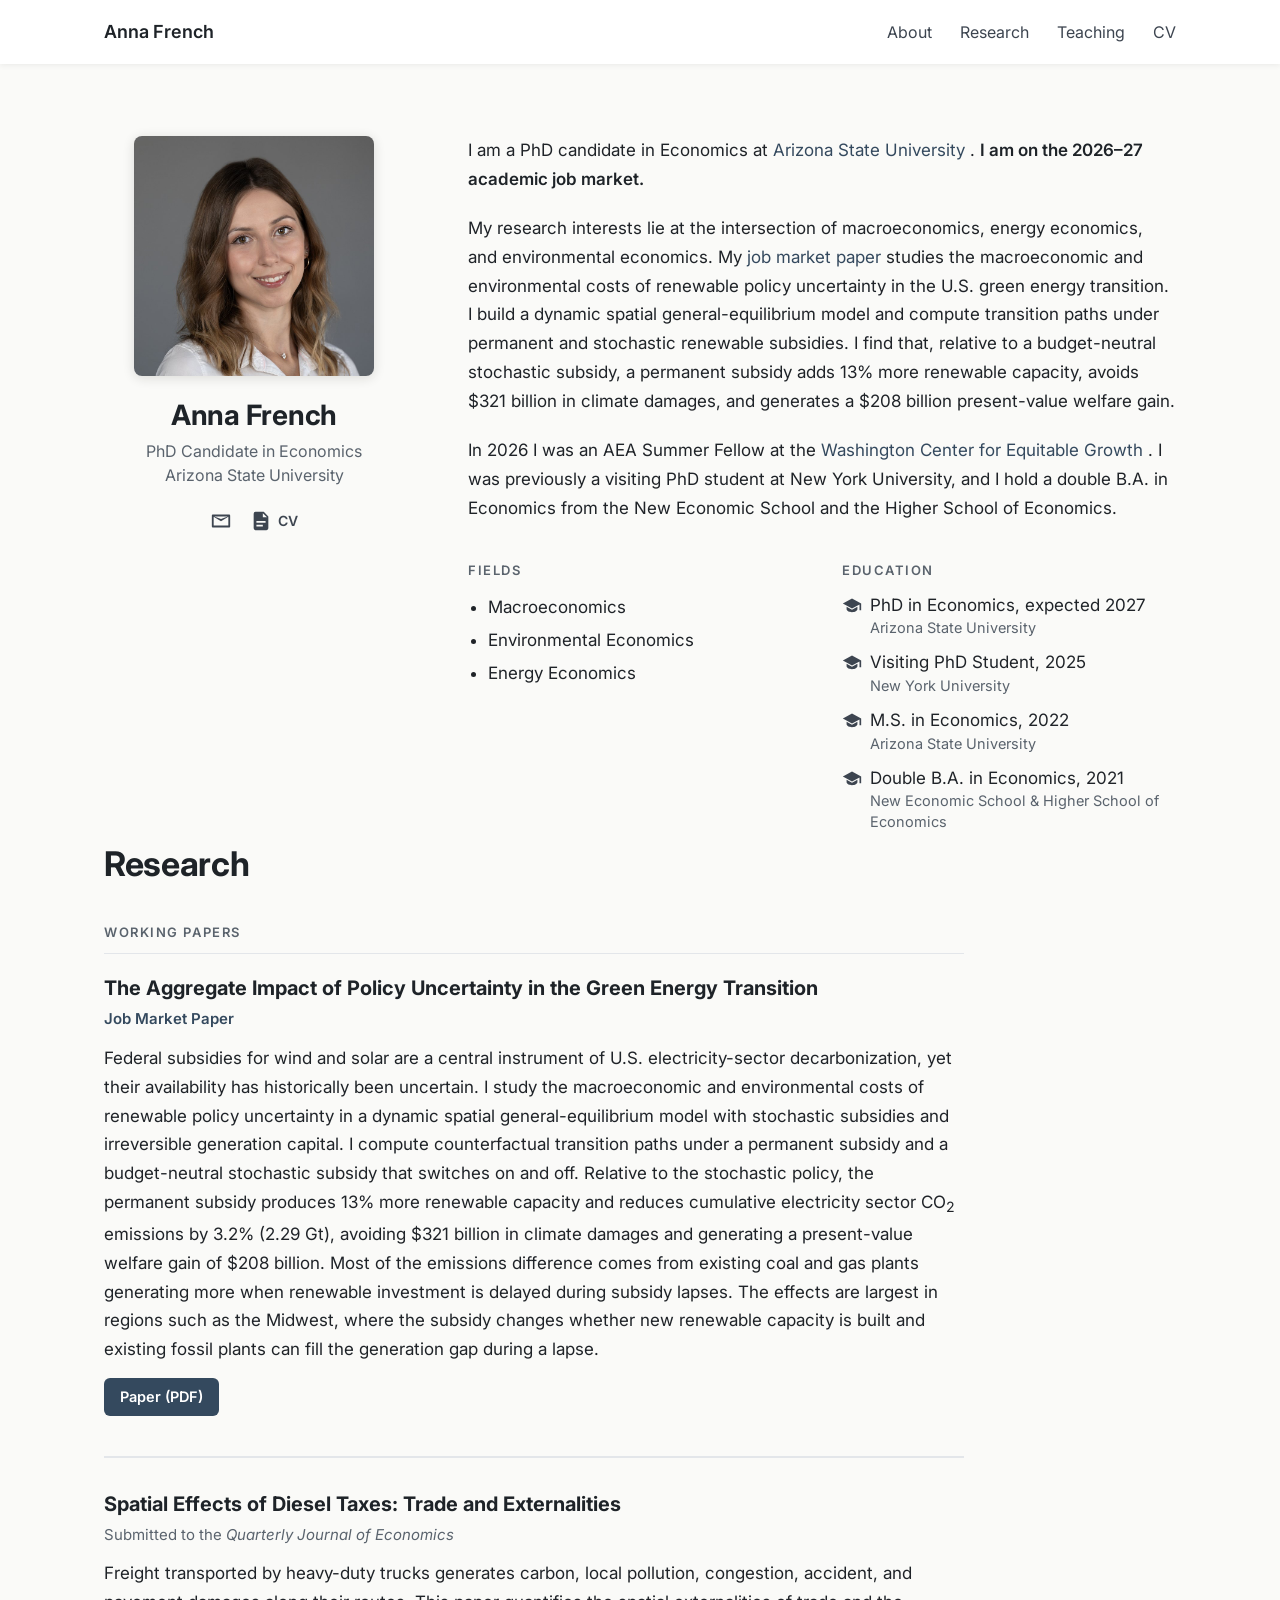
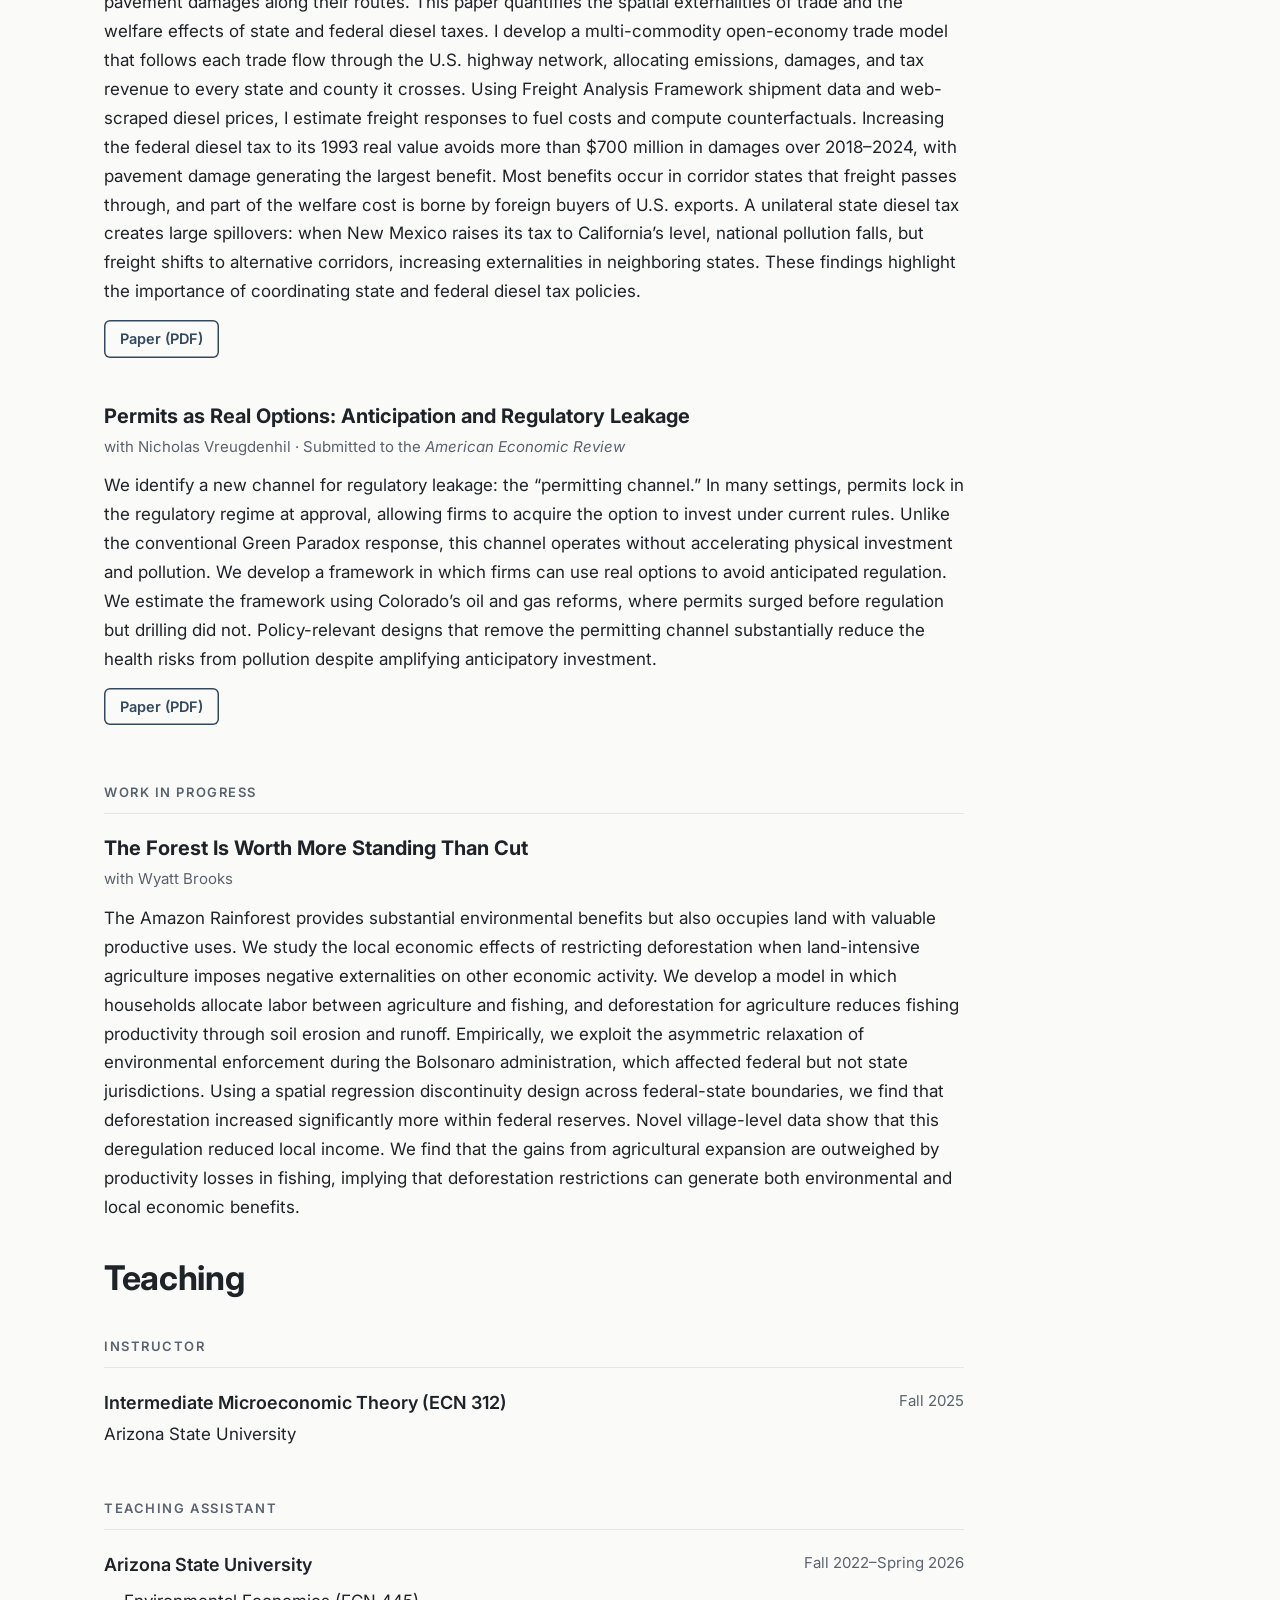
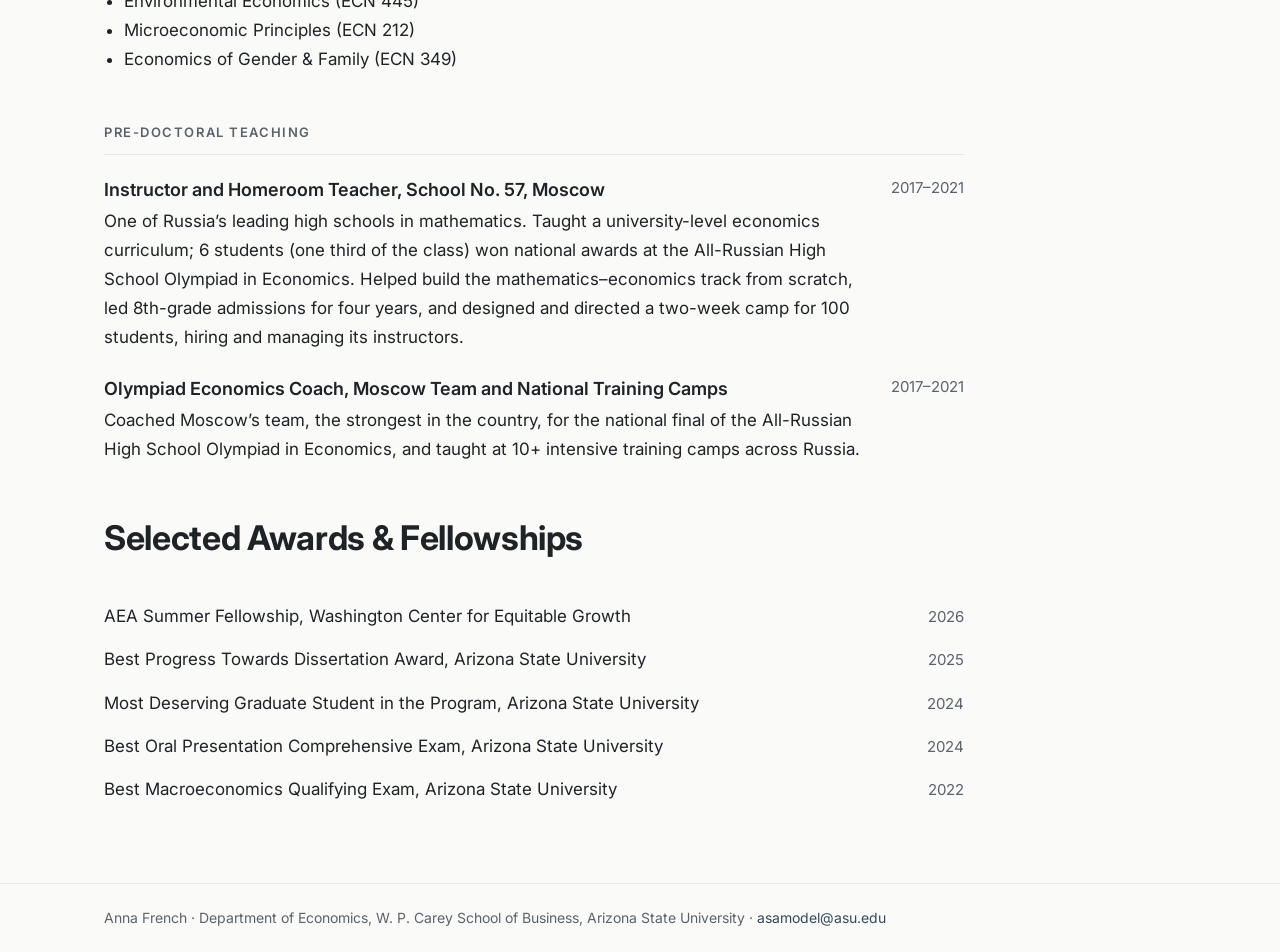
==== index.html @ 1117637d "Update index.html" ====
<!doctype html>
<html lang="en">

<head>
<meta charset="utf-8">
<meta name="viewport" content="width=device-width, initial-scale=1">

<title>Anna French | Economics, Arizona State University</title>

<meta name="description"
      content="Anna French is a PhD candidate in Economics at Arizona State University, on the 2026–27 academic job market. Research in macroeconomics, environmental economics, and energy economics.">

<meta property="og:title" content="Anna French">

<meta property="og:description"
      content="PhD Candidate in Economics at Arizona State University. On the 2026–27 academic job market.">

<meta property="og:image"
      content="https://www.annaafrench.com/anna-french.jpg">

<meta property="og:url"
      content="https://www.annaafrench.com/">

<link rel="icon" href="favicon.svg" type="image/svg+xml">

<link rel="preconnect" href="https://fonts.googleapis.com">
<link rel="preconnect" href="https://fonts.gstatic.com" crossorigin>

<link href="https://fonts.googleapis.com/css2?family=Inter:wght@400;500;600;700&display=swap"
      rel="stylesheet">

<link rel="stylesheet" href="style.css">
</head>


<body>


<header>

  <nav class="nav">

    <a class="brand" href="#about">Anna French</a>

    <ul>
      <li><a href="#about">About</a></li>
      <li><a href="#research">Research</a></li>
      <li><a href="#teaching">Teaching</a></li>
      <li><a href="CV_Anna_French.pdf">CV</a></li>
    </ul>

  </nav>

</header>


<main>


  <!-- =========================================================
       ABOUT
       ========================================================= -->

  <section class="hero" id="about">


    <div class="profile">

      <img src="anna-french.jpg" alt="Anna French">

      <h1>Anna French</h1>

      <p class="role">
        PhD Candidate in Economics<br>
        Arizona State University
      </p>


      <div class="links">

        <a href="mailto:asamodel@asu.edu"
           title="Email"
           aria-label="Email">

          <svg viewBox="0 0 24 24"
               fill="currentColor"
               aria-hidden="true">

            <path d="M3 5h18a1 1 0 0 1 1 1v12a1 1 0 0 1-1 1H3a1 1 0 0 1-1-1V6a1 1 0 0 1 1-1Zm9 7.2L4 7.3V17h16V7.3l-8 4.9Zm0-2.3L19.4 7H4.6L12 9.9Z"/>

          </svg>

        </a>


        <a href="CV_Anna_French.pdf" title="CV">

          <svg viewBox="0 0 24 24"
               fill="currentColor"
               aria-hidden="true">

            <path d="M6 2h9l5 5v13a2 2 0 0 1-2 2H6a2 2 0 0 1-2-2V4a2 2 0 0 1 2-2Zm8 1.5V8h4.5L14 3.5ZM7 12v2h10v-2H7Zm0 4v2h7v-2H7Z"/>

          </svg>

          CV

        </a>

      </div>

    </div>



    <div>


      <!-- BIO -->

      <div class="bio">

        <p>
          I am a PhD candidate in Economics at
          <a href="https://wpcarey.asu.edu/economics-degrees/doctoral">
            Arizona State University
          </a>.
          <strong>
            I am on the
            <span style="white-space:nowrap">2026–27</span>
            academic job market.
          </strong>
        </p>


<p>
  My research interests lie at the intersection of macroeconomics,
  energy economics, and environmental economics. My
  <a href="#jmp">job market paper</a> studies the macroeconomic and
  environmental costs of renewable policy uncertainty in the U.S.
  green energy transition. I build a dynamic spatial general-equilibrium model and compute transition paths under permanent and stochastic renewable subsidies. I find that, relative to a budget-neutral stochastic subsidy, a permanent subsidy adds 13% more renewable capacity, avoids $321 billion in climate damages, and generates a $208 billion present-value welfare gain.
</p>


        <p>
          In 2026 I was an AEA Summer Fellow at the
          <a href="https://equitablegrowth.org/people/anna-french/">
            Washington Center for Equitable Growth
          </a>.
          I was previously a visiting PhD student at New York University,
          and I hold a double B.A. in Economics from the New Economic School
and the Higher School of Economics.
        </p>

      </div>



      <!-- FIELDS / EDUCATION -->

      <div class="meta">


        <div>

          <p class="label">Fields</p>

          <ul>
            <li>Macroeconomics</li>
            <li>Environmental Economics</li>
            <li>Energy Economics</li>
          </ul>

        </div>



        <div>

          <p class="label">Education</p>

          <ul class="edu">


            <li>

              <svg viewBox="0 0 24 24"
                   fill="currentColor"
                   aria-hidden="true">

                <path d="M12 3 1 9l11 6 9-4.9V17h2V9L12 3Zm-6.5 9.8V16c0 1.9 2.9 3.5 6.5 3.5s6.5-1.6 6.5-3.5v-3.2L12 16.4l-6.5-3.6Z"/>

              </svg>

              <span>
                PhD in Economics, expected 2027
                <small>Arizona State University</small>
              </span>

            </li>



            <li>

              <svg viewBox="0 0 24 24"
                   fill="currentColor"
                   aria-hidden="true">

                <path d="M12 3 1 9l11 6 9-4.9V17h2V9L12 3Zm-6.5 9.8V16c0 1.9 2.9 3.5 6.5 3.5s6.5-1.6 6.5-3.5v-3.2L12 16.4l-6.5-3.6Z"/>

              </svg>

              <span>
                Visiting PhD Student, 2025
                <small>New York University</small>
              </span>

            </li>



            <li>

              <svg viewBox="0 0 24 24"
                   fill="currentColor"
                   aria-hidden="true">

                <path d="M12 3 1 9l11 6 9-4.9V17h2V9L12 3Zm-6.5 9.8V16c0 1.9 2.9 3.5 6.5 3.5s6.5-1.6 6.5-3.5v-3.2L12 16.4l-6.5-3.6Z"/>

              </svg>

              <span>
                M.S. in Economics, 2022
                <small>Arizona State University</small>
              </span>

            </li>



            <li>

              <svg viewBox="0 0 24 24"
                   fill="currentColor"
                   aria-hidden="true">

                <path d="M12 3 1 9l11 6 9-4.9V17h2V9L12 3Zm-6.5 9.8V16c0 1.9 2.9 3.5 6.5 3.5s6.5-1.6 6.5-3.5v-3.2L12 16.4l-6.5-3.6Z"/>

              </svg>

              <span>
               Double B.A. in Economics, 2021
                <small>
                  New Economic School &amp; Higher School of Economics
                </small>
              </span>

            </li>


          </ul>

        </div>


      </div>


    </div>


  </section>



  <!-- =========================================================
       RESEARCH
       ========================================================= -->

  <section class="page" id="research">

    <h1>Research</h1>


    <h2 class="section">Working Papers</h2>


    <!-- JOB MARKET PAPER -->

<article class="paper jmp" id="jmp">

  <h3>
    The Aggregate Impact of Policy Uncertainty in the Green Energy Transition
  </h3>

  <p class="status">
    <span class="tag">Job Market Paper</span>
  </p>

<p class="abstract">
  Federal subsidies for wind and solar are a central instrument of U.S.
  electricity-sector decarbonization, yet their availability has historically
  been uncertain. I study the macroeconomic and environmental costs of renewable
  policy uncertainty in a dynamic spatial general-equilibrium model with
  stochastic subsidies and irreversible generation capital. I compute
  counterfactual transition paths under a permanent subsidy and a budget-neutral
  stochastic subsidy that switches on and off. Relative to the stochastic policy,
  the permanent subsidy produces 13% more renewable capacity and reduces cumulative
  electricity sector CO<sub>2</sub> emissions by 3.2% (2.29&nbsp;Gt), avoiding $321&nbsp;billion
  in climate damages and generating a present-value welfare gain of
  $208&nbsp;billion. Most of the emissions difference comes from existing coal
  and gas plants generating more when renewable investment is delayed during
  subsidy lapses. The effects are largest in regions such as the Midwest, where
  the subsidy changes whether new renewable capacity is built and existing fossil
  plants can fill the generation gap during a lapse.
</p>

  <a class="btn" href="French_JMP.pdf">
    Paper (PDF)
  </a>

</article>



    <!-- DIESEL PAPER -->

    <article class="paper">

      <h3>
        Spatial Effects of Diesel Taxes: Trade and Externalities
      </h3>

      <p class="status">
        Submitted to the <em>Quarterly Journal of Economics</em>
      </p>

      <p class="abstract">
        Freight transported by heavy-duty trucks generates carbon, local pollution,
        congestion, accident, and pavement damages along their routes. This paper
        quantifies the spatial externalities of trade and the welfare effects of state
        and federal diesel taxes. I develop a multi-commodity open-economy trade model
        that follows each trade flow through the U.S. highway network, allocating
        emissions, damages, and tax revenue to every state and county it crosses.
        Using Freight Analysis Framework shipment data and web-scraped diesel prices,
        I estimate freight responses to fuel costs and compute counterfactuals.
        Increasing the federal diesel tax to its 1993 real value avoids more than
        $700&nbsp;million in damages over 2018–2024, with pavement damage generating
        the largest benefit. Most benefits occur in corridor states that freight
        passes through, and part of the welfare cost is borne by foreign buyers of
        U.S. exports. A unilateral state diesel tax creates large spillovers: when
        New Mexico raises its tax to California’s level, national pollution falls,
        but freight shifts to alternative corridors, increasing externalities in
        neighboring states. These findings highlight the importance of coordinating
        state and federal diesel tax policies.
      </p>

      <a class="btn ghost" href="French_Diesel.pdf">
        Paper (PDF)
      </a>

    </article>



    <!-- PERMITS PAPER -->

    <article class="paper">

      <h3>
        Permits as Real Options: Anticipation and Regulatory Leakage
      </h3>

      <p class="status">
        with Nicholas Vreugdenhil ·
        Submitted to the <em>American Economic Review</em>
      </p>

      <p class="abstract">
        We identify a new channel for regulatory leakage: the “permitting channel.”
        In many settings, permits lock in the regulatory regime at approval, allowing
        firms to acquire the option to invest under current rules. Unlike the
        conventional Green Paradox response, this channel operates without accelerating
        physical investment and pollution. We develop a framework in which firms can
        use real options to avoid anticipated regulation. We estimate the framework
        using Colorado’s oil and gas reforms, where permits surged before regulation
        but drilling did not. Policy-relevant designs that remove the permitting
        channel substantially reduce the health risks from pollution despite
        amplifying anticipatory investment.
      </p>

      <a class="btn ghost" href="French_Vreugdenhil_Permits.pdf">
        Paper (PDF)
      </a>

    </article>



    <!-- WORK IN PROGRESS -->

    <h2 class="section">Work in Progress</h2>


    <article class="paper">

      <h3>
        The Forest Is Worth More Standing Than Cut
      </h3>

      <p class="status">
        with Wyatt Brooks
      </p>

      <p class="abstract">
        The Amazon Rainforest provides substantial environmental benefits but also
        occupies land with valuable productive uses. We study the local economic
        effects of restricting deforestation when land-intensive agriculture imposes
        negative externalities on other economic activity. We develop a model in which
        households allocate labor between agriculture and fishing, and deforestation
        for agriculture reduces fishing productivity through soil erosion and runoff.
        Empirically, we exploit the asymmetric relaxation of environmental enforcement
        during the Bolsonaro administration, which affected federal but not state
        jurisdictions. Using a spatial regression discontinuity design across
        federal-state boundaries, we find that deforestation increased significantly
        more within federal reserves. Novel village-level data show that this
        deregulation reduced local income. We find that the gains
        from agricultural expansion are outweighed by productivity losses in fishing,
        implying that deforestation restrictions can generate both environmental and
        local economic benefits.
      </p>

    </article>


  </section>



  <!-- =========================================================
       TEACHING
       ========================================================= -->

  <section class="page" id="teaching">

    <h1>Teaching</h1>


    <h2 class="section">Instructor</h2>

    <div class="entry">

      <div>

        <h3>
          Intermediate Microeconomic Theory (ECN 312)
        </h3>

        <p>
          Arizona State University
        </p>

      </div>

      <span class="when">
        Fall 2025
      </span>

    </div>



    <h2 class="section">Teaching Assistant</h2>

    <div class="entry">

      <div>

        <h3>
          Arizona State University
        </h3>

        <ul class="courses">
          <li>Environmental Economics (ECN 445)</li>
          <li>Microeconomic Principles (ECN 212)</li>
          <li>Economics of Gender &amp; Family (ECN 349)</li>
        </ul>

      </div>

      <span class="when">
        Fall 2022–Spring 2026
      </span>

    </div>



    <h2 class="section">Pre-Doctoral Teaching</h2>


    <div class="entry">

      <div>

        <h3>
          Instructor and Homeroom Teacher, School No.&nbsp;57, Moscow
        </h3>

        <p>
          One of Russia’s leading high schools in mathematics. Taught a
          university-level economics curriculum; 6 students (one third of the class)
          won national awards at the All-Russian High School Olympiad in Economics.
          Helped build the mathematics–economics track from scratch, led 8th-grade
          admissions for four years, and designed and directed a two-week camp for
          100 students, hiring and managing its instructors.
        </p>

      </div>

      <span class="when">
        2017–2021
      </span>

    </div>



    <div class="entry">

      <div>

        <h3>
          Olympiad Economics Coach, Moscow Team and National Training Camps
        </h3>

        <p>
          Coached Moscow’s team, the strongest in the country, for the national
          final of the All-Russian High School Olympiad in Economics, and taught
          at 10+ intensive training camps across Russia.
        </p>

      </div>

      <span class="when">
        2017–2021
      </span>

    </div>


  </section>

        <!-- =========================================================
       AWARDS & FELLOWSHIPS
       ========================================================= -->

  <section class="page awards" id="awards">

<h1>Selected Awards &amp; Fellowships</h1>

    <div class="award-list">

      <div class="award-entry">
        <span>AEA Summer Fellowship, Washington Center for Equitable Growth</span>
        <span class="when">2026</span>
      </div>

      <div class="award-entry">
        <span>Best Progress Towards Dissertation Award, Arizona State University</span>
        <span class="when">2025</span>
      </div>

      <div class="award-entry">
        <span>Most Deserving Graduate Student in the Program, Arizona State University</span>
        <span class="when">2024</span>
      </div>

      <div class="award-entry">
        <span>Best Oral Presentation Comprehensive Exam, Arizona State University</span>
        <span class="when">2024</span>
      </div>

      <div class="award-entry">
        <span>Best Macroeconomics Qualifying Exam, Arizona State University</span>
        <span class="when">2022</span>
      </div>

    </div>

  </section>


</main>



<footer>

  <div>
    Anna French · Department of Economics,
    W. P. Carey School of Business,
    Arizona State University ·
    <a href="mailto:asamodel@asu.edu">
      asamodel@asu.edu
    </a>
  </div>

</footer>


</body>

</html>

<!-- site updated October 6, 2026 -->
---- style.css ----
/* ============================================================
   Anna French — site styles
   Colors live here; change a hex code once and it updates everywhere.
   ============================================================ */

:root{
  --bg:#FAFAF8;
  --surface:#FFFFFF;
  --text:#1F2328;
  --title:#1E2328;
  --muted:#5A636D;
  --accent:#34495E;
  --accent-hover:#1F2F3F;
  --tint:#EEF1F4;
  --rule:#E3E6EA;
  --icon:#3D4550;
}

*{
  box-sizing:border-box;
}

html,
body{
  margin:0;
}

html{
  scroll-behavior:smooth;
}

body{
  background:var(--bg);
  color:var(--text);
  font-family:Inter,-apple-system,"Segoe UI",Roboto,Helvetica,Arial,sans-serif;
  font-size:17px;
  line-height:1.7;
  -webkit-font-smoothing:antialiased;
}

a{
  color:var(--accent);
  text-decoration:none;
  border-bottom:1px solid transparent;
  transition:color .15s,border-color .15s;
}

a:hover{
  color:var(--accent-hover);
  border-bottom-color:currentColor;
}

img{
  max-width:100%;
}


/* ---------- top navigation ---------- */

header{
  position:sticky;
  top:0;
  background:var(--surface);
  box-shadow:0 1px 6px rgba(0,0,0,.07);
  z-index:10;
}

.nav{
  max-width:1120px;
  margin:0 auto;
  padding:0 24px;
  height:64px;
  display:flex;
  align-items:center;
  justify-content:space-between;
}

.brand{
  font-weight:600;
  color:var(--title);
  font-size:18px;
  border:0;
}

.brand:hover{
  color:var(--title);
  border:0;
}

.nav ul{
  list-style:none;
  display:flex;
  gap:28px;
  margin:0;
  padding:0;
}

.nav ul a{
  color:var(--icon);
  font-size:16px;
  border:0;
}

.nav ul a:hover{
  color:var(--accent);
}

.nav ul a.active{
  color:var(--accent);
  font-weight:600;
}


/* ---------- main layout ---------- */

main{
  max-width:1120px;
  margin:0 auto;
  padding:72px 24px 48px;
}


/* ---------- home: profile + bio ---------- */

.hero{
  display:grid;
  grid-template-columns:300px 1fr;
  gap:64px;
  align-items:start;
}

.profile{
  text-align:center;
}

.profile img{
  width:240px;
  height:240px;
  border-radius:8px;
  object-fit:cover;
  display:block;
  margin:0 auto 22px;
  box-shadow:0 2px 12px rgba(30,25,20,.14);
}

.profile h1{
  font-size:28px;
  line-height:1.25;
  margin:0 0 6px;
  color:var(--title);
  font-weight:700;
  letter-spacing:-.01em;
}

.profile .role{
  color:var(--muted);
  font-size:16px;
  line-height:1.5;
  margin:0;
}

.links{
  display:flex;
  justify-content:center;
  gap:18px;
  margin-top:22px;
}

.links a{
  display:inline-flex;
  align-items:center;
  gap:6px;
  color:var(--icon);
  font-size:14px;
  font-weight:600;
  border:0;
}

.links a:hover{
  color:var(--accent);
  border:0;
}

.links svg{
  width:22px;
  height:22px;
}

.bio p{
  margin:0 0 20px;
}

.bio strong{
  font-weight:600;
  color:var(--title);
}


/* ---------- fields + education ---------- */

.meta{
  display:grid;
  grid-template-columns:1fr 1fr;
  gap:40px;
  margin-top:36px;
}

.label{
  font-size:13px;
  letter-spacing:.12em;
  text-transform:uppercase;
  color:var(--muted);
  font-weight:600;
  margin:0 0 12px;
}

.meta ul{
  margin:0;
  padding-left:20px;
}

.meta li{
  margin-bottom:4px;
}

.edu{
  list-style:none;
  padding:0 !important;
}

.edu li{
  display:grid;
  grid-template-columns:28px 1fr;
  margin-bottom:12px;
  line-height:1.45;
}

.edu svg{
  width:20px;
  height:20px;
  margin-top:3px;
  color:var(--icon);
}

.edu small{
  display:block;
  color:var(--muted);
  font-size:14.5px;
}


/* ---------- buttons ---------- */

.btn{
  display:inline-block;
  background:var(--accent);
  color:#fff;
  padding:8px 16px;
  border-radius:6px;
  font-weight:600;
  font-size:14.5px;
  line-height:1.5;
  border:0;
  margin:0 8px 8px 0;
}

.btn:hover{
  background:var(--accent-hover);
  color:#fff;
  border:0;
}

.btn.ghost{
  background:transparent;
  color:var(--accent);
  box-shadow:inset 0 0 0 1.5px var(--accent);
}

.btn.ghost:hover{
  background:var(--accent);
  color:#fff;
}


/* ---------- page sections ---------- */

.page{
  max-width:860px;
}

.page h1{
  font-size:34px;
  line-height:1.2;
  margin:0 0 36px;
  color:var(--title);
  font-weight:700;
  letter-spacing:-.01em;
}

.page h2.section{
  font-size:13px;
  letter-spacing:.12em;
  text-transform:uppercase;
  color:var(--muted);
  font-weight:600;
  margin:48px 0 20px;
  padding-bottom:10px;
  border-bottom:1px solid var(--rule);
}

.page h2.section:first-of-type{
  margin-top:0;
}


/* ---------- research papers ---------- */

.paper{
  margin-bottom:36px;
}

/* Job market paper:
   same visual structure as the other papers,
   with a slightly stronger divider underneath. */

.paper.jmp{
  background:transparent;
  border:none;
  border-radius:0;
  padding:0 0 32px 0;
  margin-bottom:32px;
  border-bottom:2px solid var(--rule);
}

.paper h3{
  font-size:20px;
  line-height:1.4;
  margin:0 0 4px;
  color:var(--title);
  font-weight:700;
}

.paper .status{
  color:var(--muted);
  font-size:15px;
  margin:0 0 12px;
}

.paper .status .tag{
  color:var(--accent);
  font-weight:600;
}

.paper p.abstract{
  margin:0 0 14px;
}

details summary{
  cursor:pointer;
  color:var(--accent);
  font-weight:600;
  font-size:15px;
  margin-bottom:10px;
  list-style:none;
}

details summary::-webkit-details-marker{
  display:none;
}

details summary::before{
  content:"+ ";
  font-weight:700;
}

details[open] summary::before{
  content:"– ";
}


/* ---------- teaching ---------- */

.entry{
  display:flex;
  justify-content:space-between;
  gap:24px;
  margin-bottom:22px;
}

.entry h3{
  font-size:18px;
  margin:0;
  color:var(--title);
  font-weight:600;
}

.entry p{
  margin:2px 0 0;
}

.entry ul.courses{
  margin:6px 0 0;
  padding-left:20px;
}

.entry .when{
  color:var(--muted);
  white-space:nowrap;
  font-size:15px;
}


/* ---------- awards & fellowships ---------- */

.awards{
  padding-top:2rem;
}

.award-list{
  margin-top:1rem;
}

.award-entry{
  display:flex;
  justify-content:space-between;
  align-items:baseline;
  gap:2rem;
  padding:.45rem 0;
}

.award-entry .when{
  flex-shrink:0;
  white-space:nowrap;
  color:var(--muted);
  font-size:15px;
}


/* ---------- footer ---------- */

footer{
  border-top:1px solid var(--rule);
  margin-top:24px;
}

footer div{
  max-width:1120px;
  margin:0 auto;
  padding:22px 24px;
  color:var(--muted);
  font-size:14px;
}


/* ---------- anchor positioning ---------- */

#about,
#research,
#teaching,
#awards,
#jmp{
  scroll-margin-top:90px;
}


/* ---------- phones and small tablets ---------- */

@media (max-width:820px){

  main{
    padding:40px 16px 32px;
  }

  .nav{
    padding:0 16px;
  }

  .nav ul{
    gap:18px;
  }

  .hero{
    grid-template-columns:1fr;
    gap:32px;
  }

  .profile img{
    width:180px;
    height:180px;
  }

  .meta{
    grid-template-columns:1fr;
    gap:24px;
  }

  .paper.jmp{
    padding:0 0 28px 0;
  }

  .page h1{
    font-size:28px;
  }

  .entry{
    flex-direction:column;
    gap:0;
  }

  .award-entry{
    gap:1rem;
  }
}


@media (max-width:400px){

  .nav ul{
    gap:14px;
  }

  .brand{
    font-size:16px;
  }
}
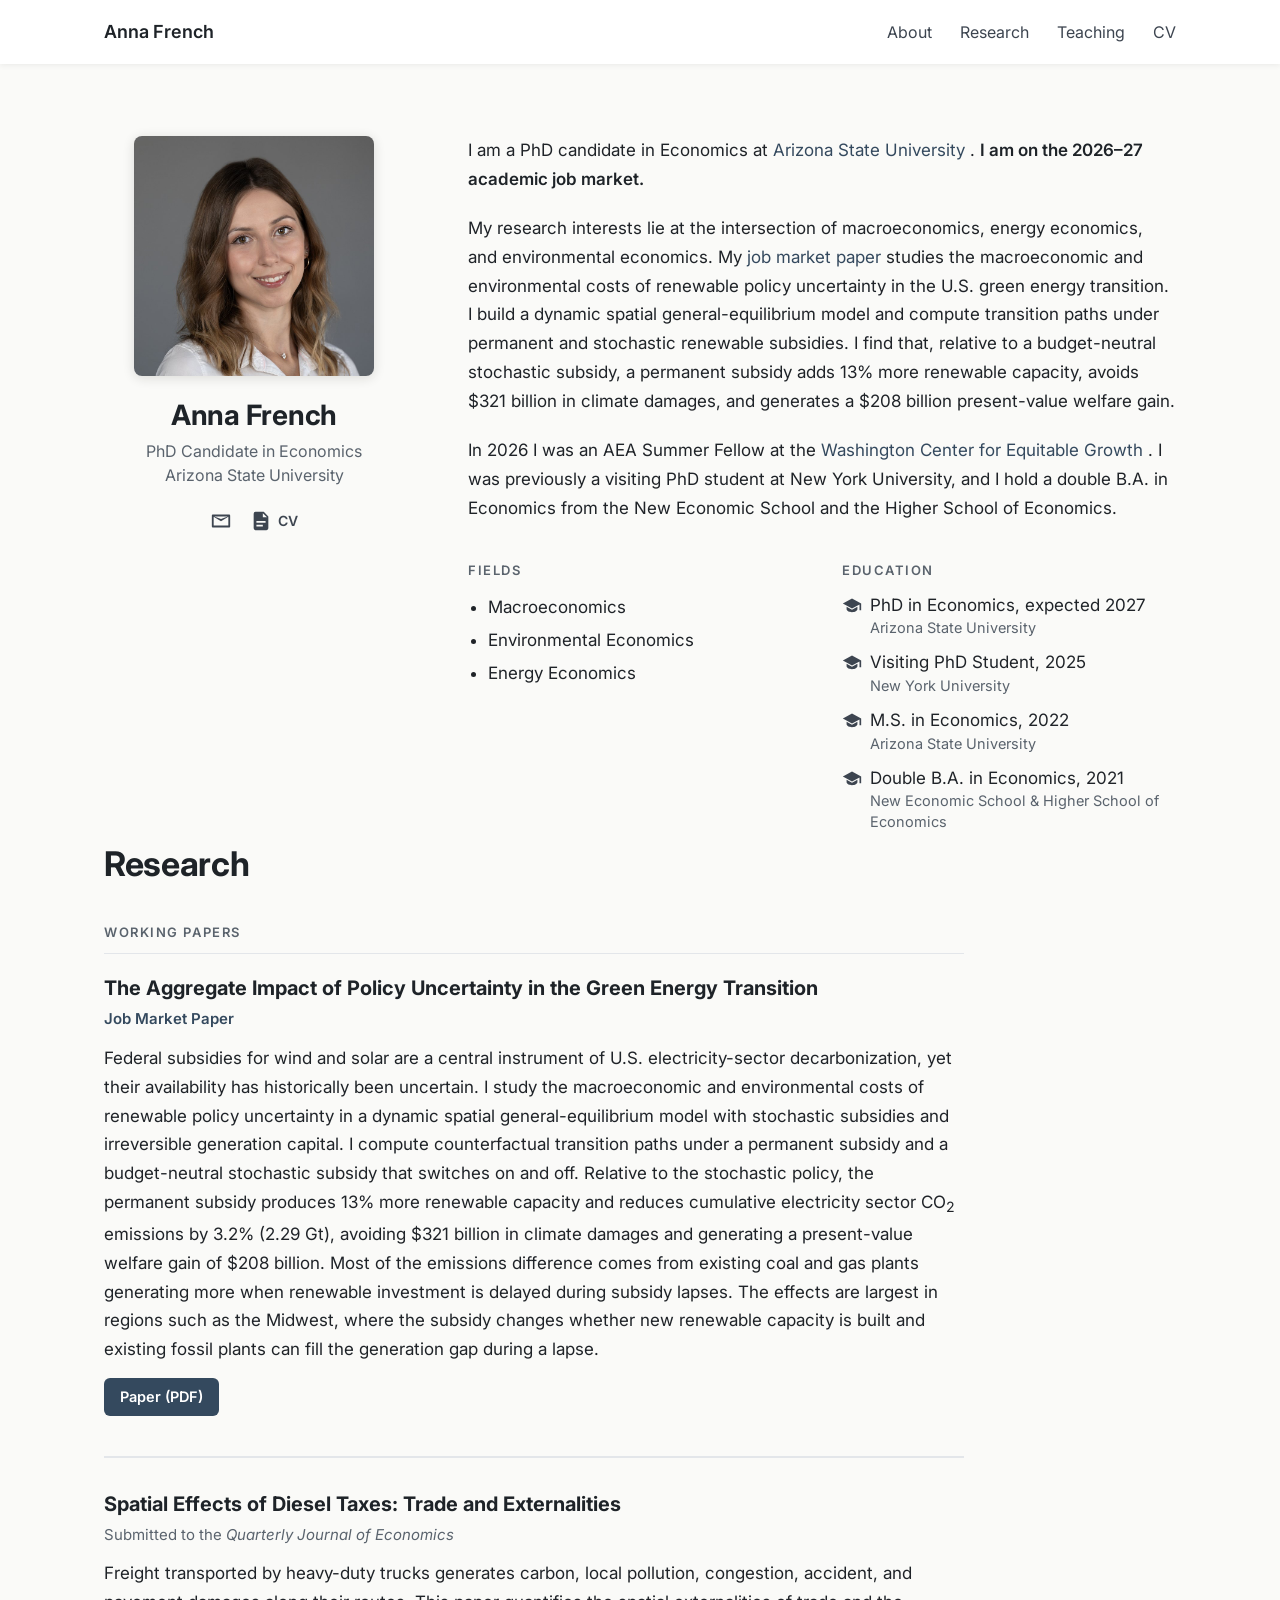
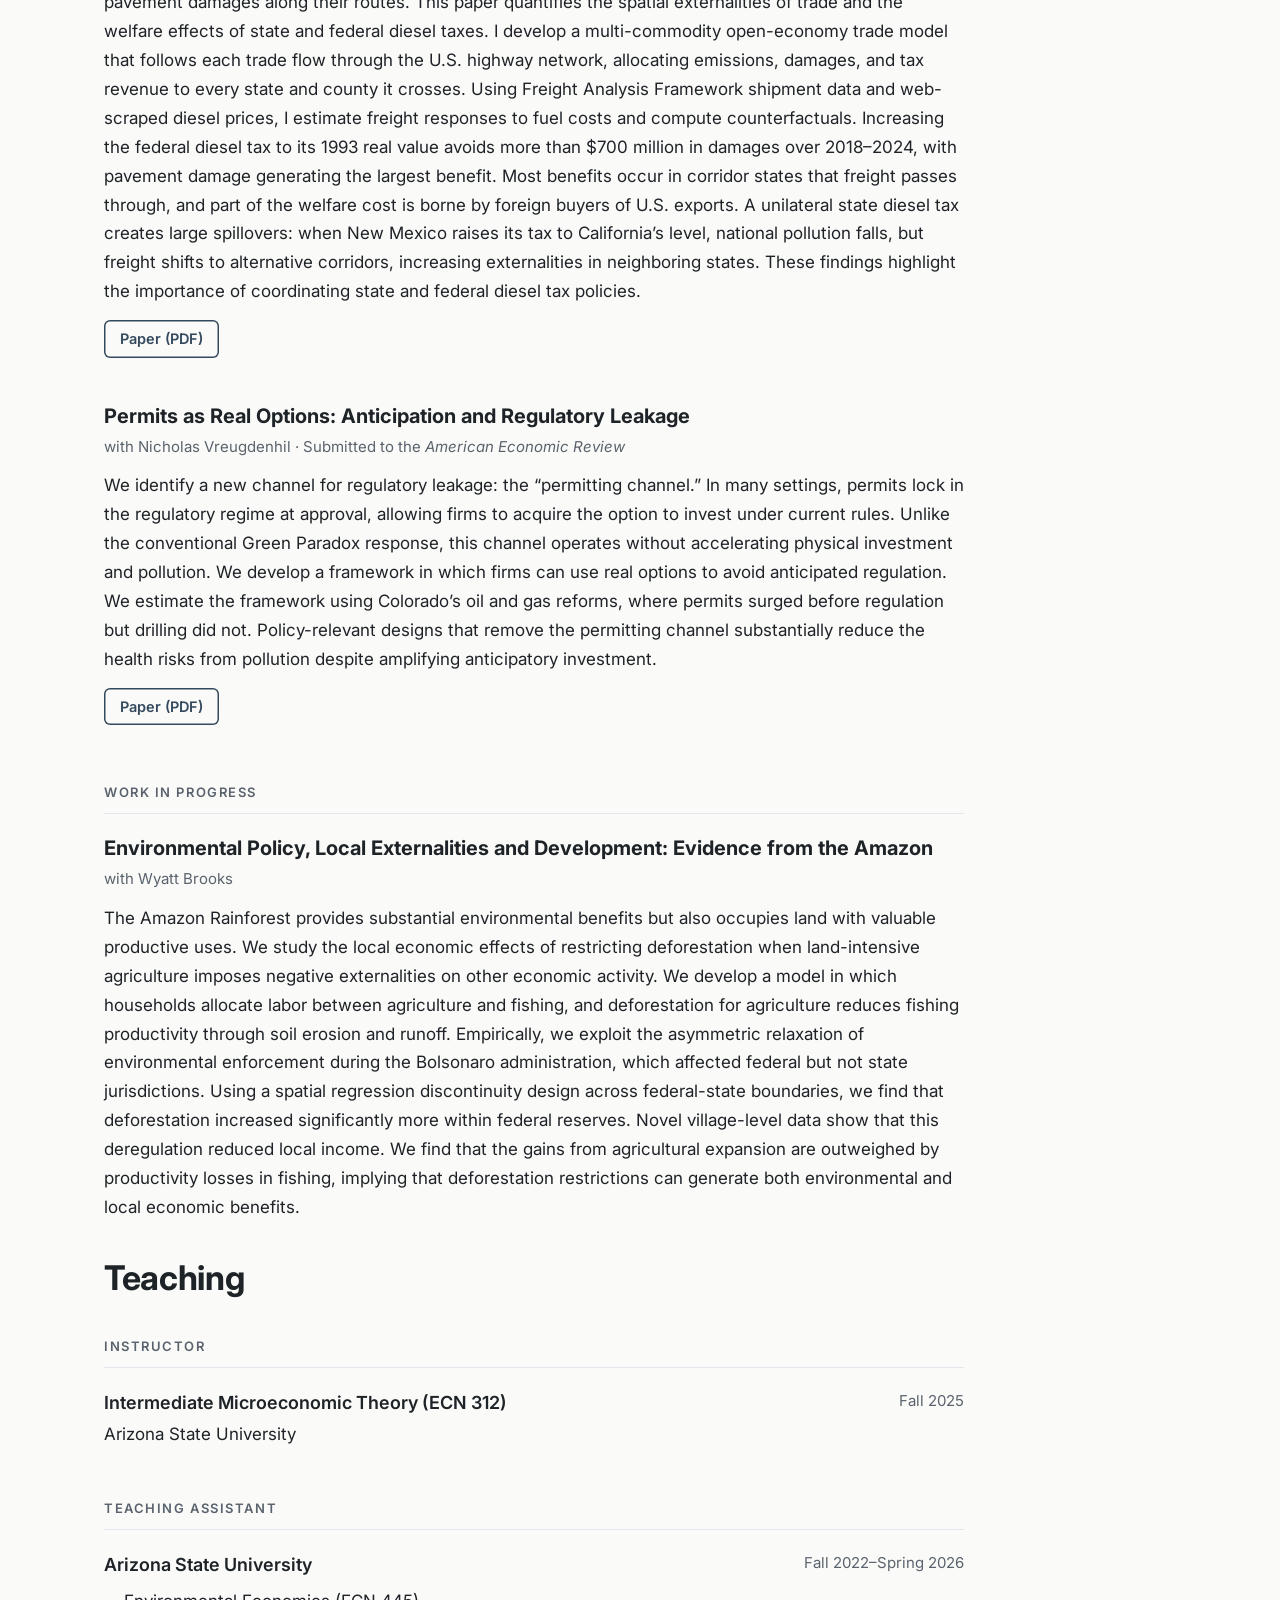
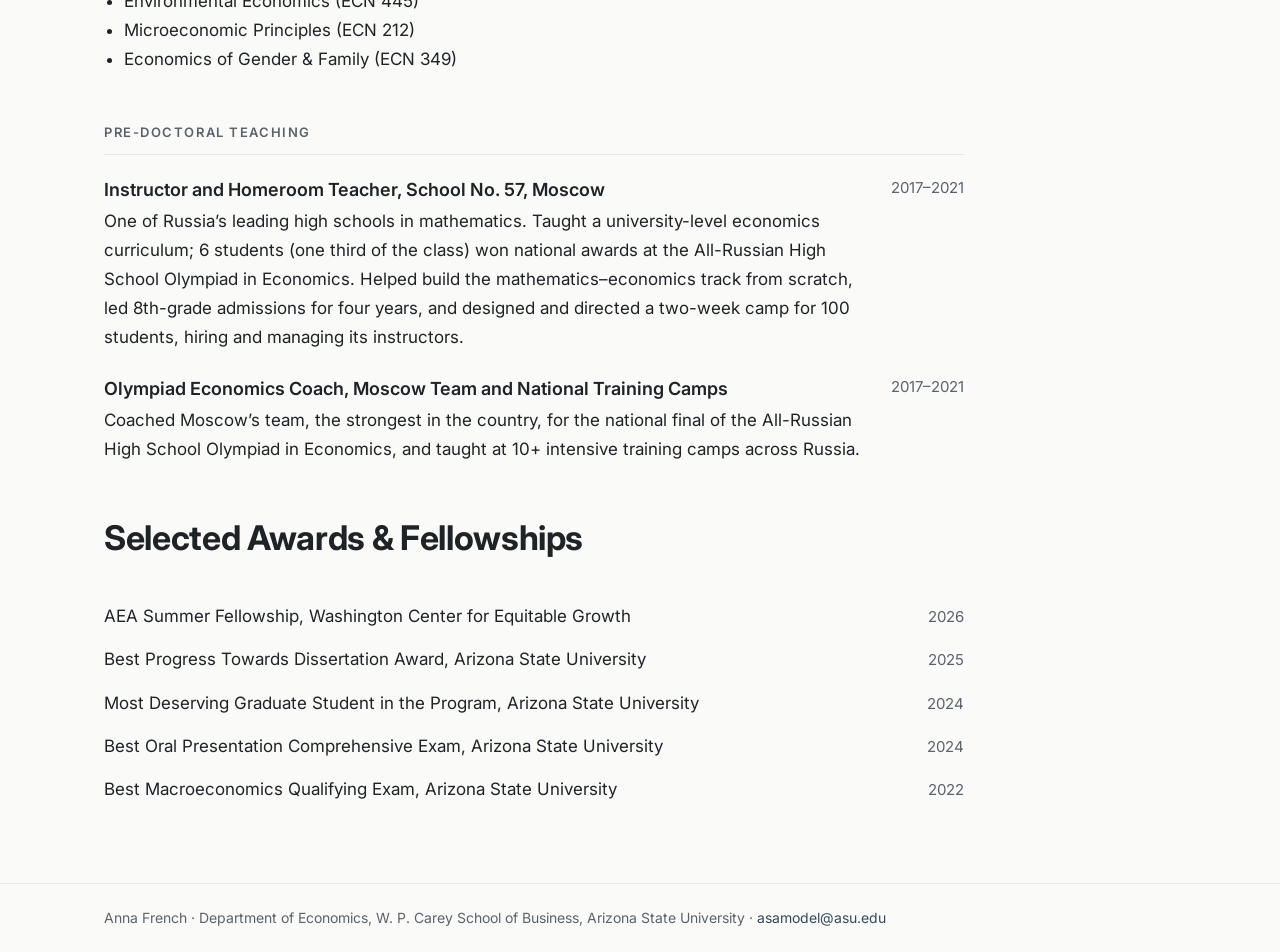
==== commit 13279d25: "Update index.html" ====
--- a/index.html
+++ b/index.html
@@ -406,7 +406,7 @@
     <article class="paper">
 
       <h3>
-        The Forest Is Worth More Standing Than Cut
+        Environmental Policy, Local Externalities and Development: Evidence from the Amazon
       </h3>
 
       <p class="status">
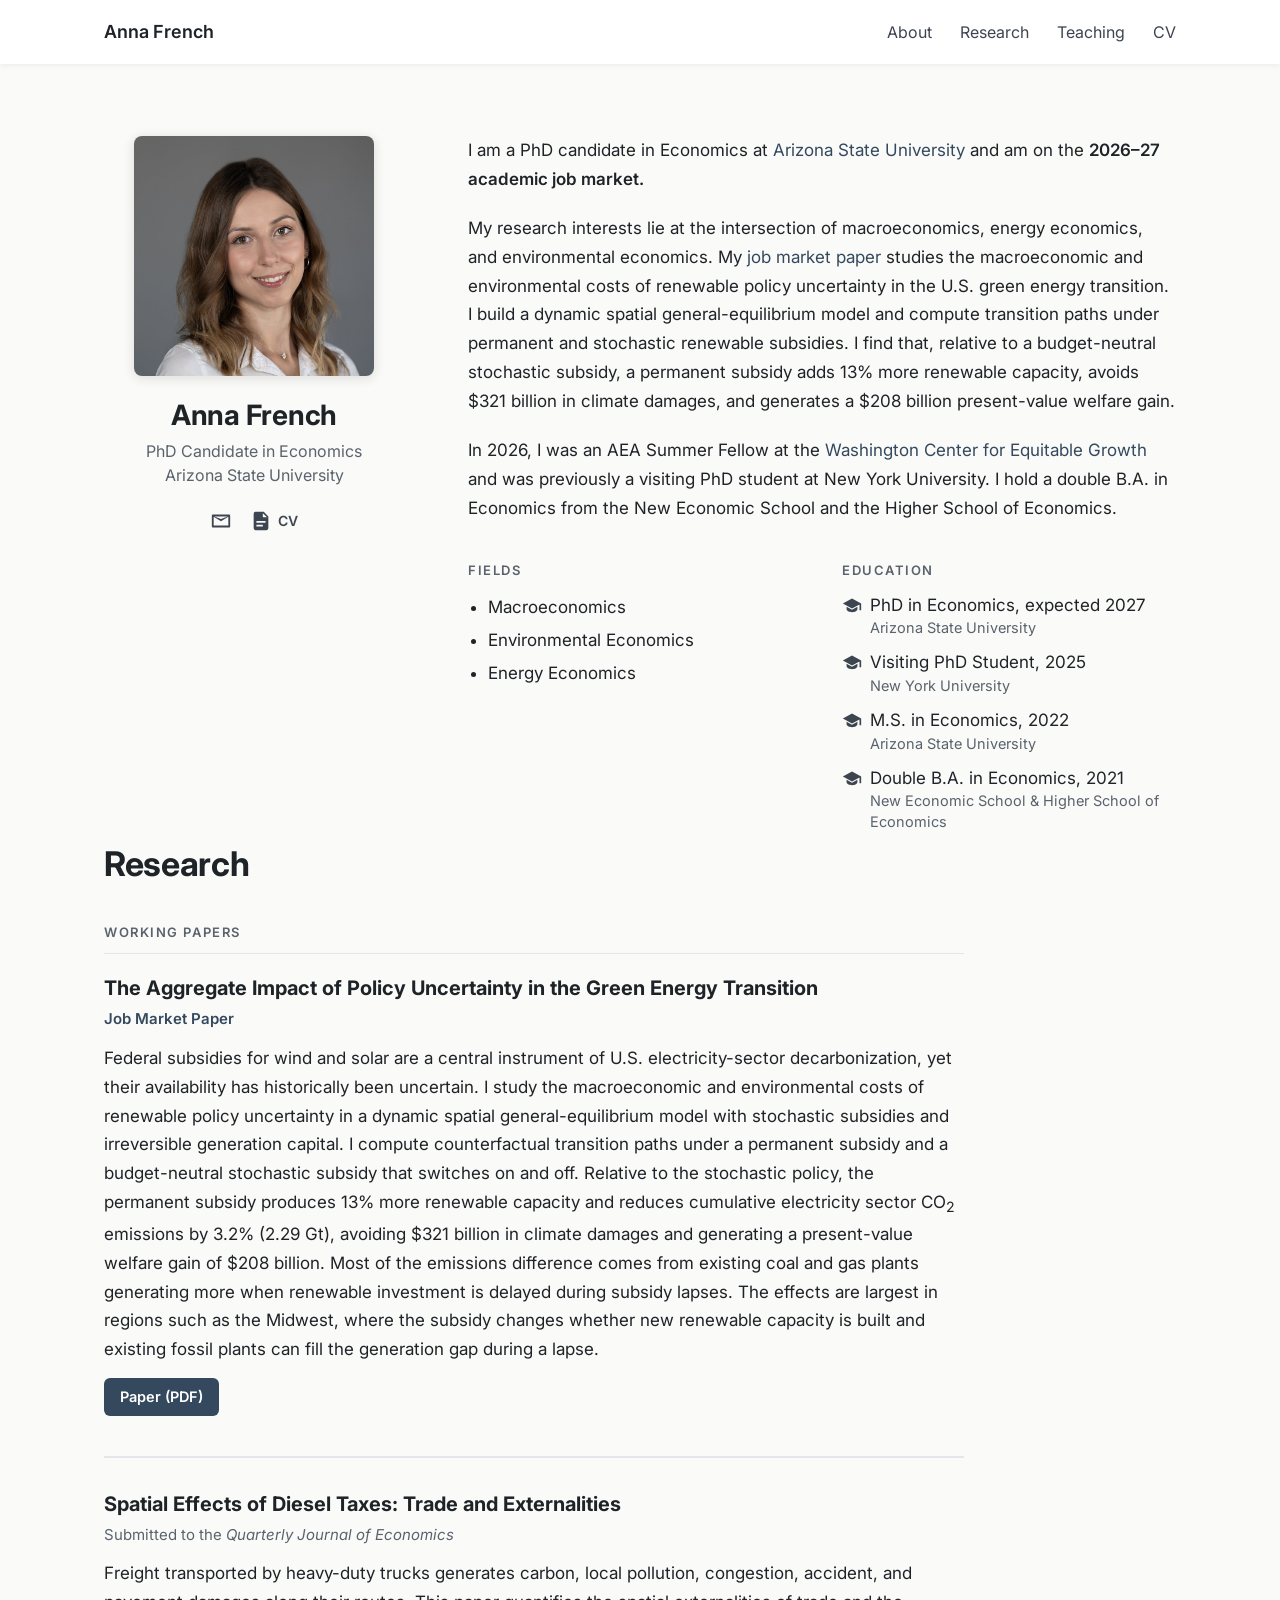
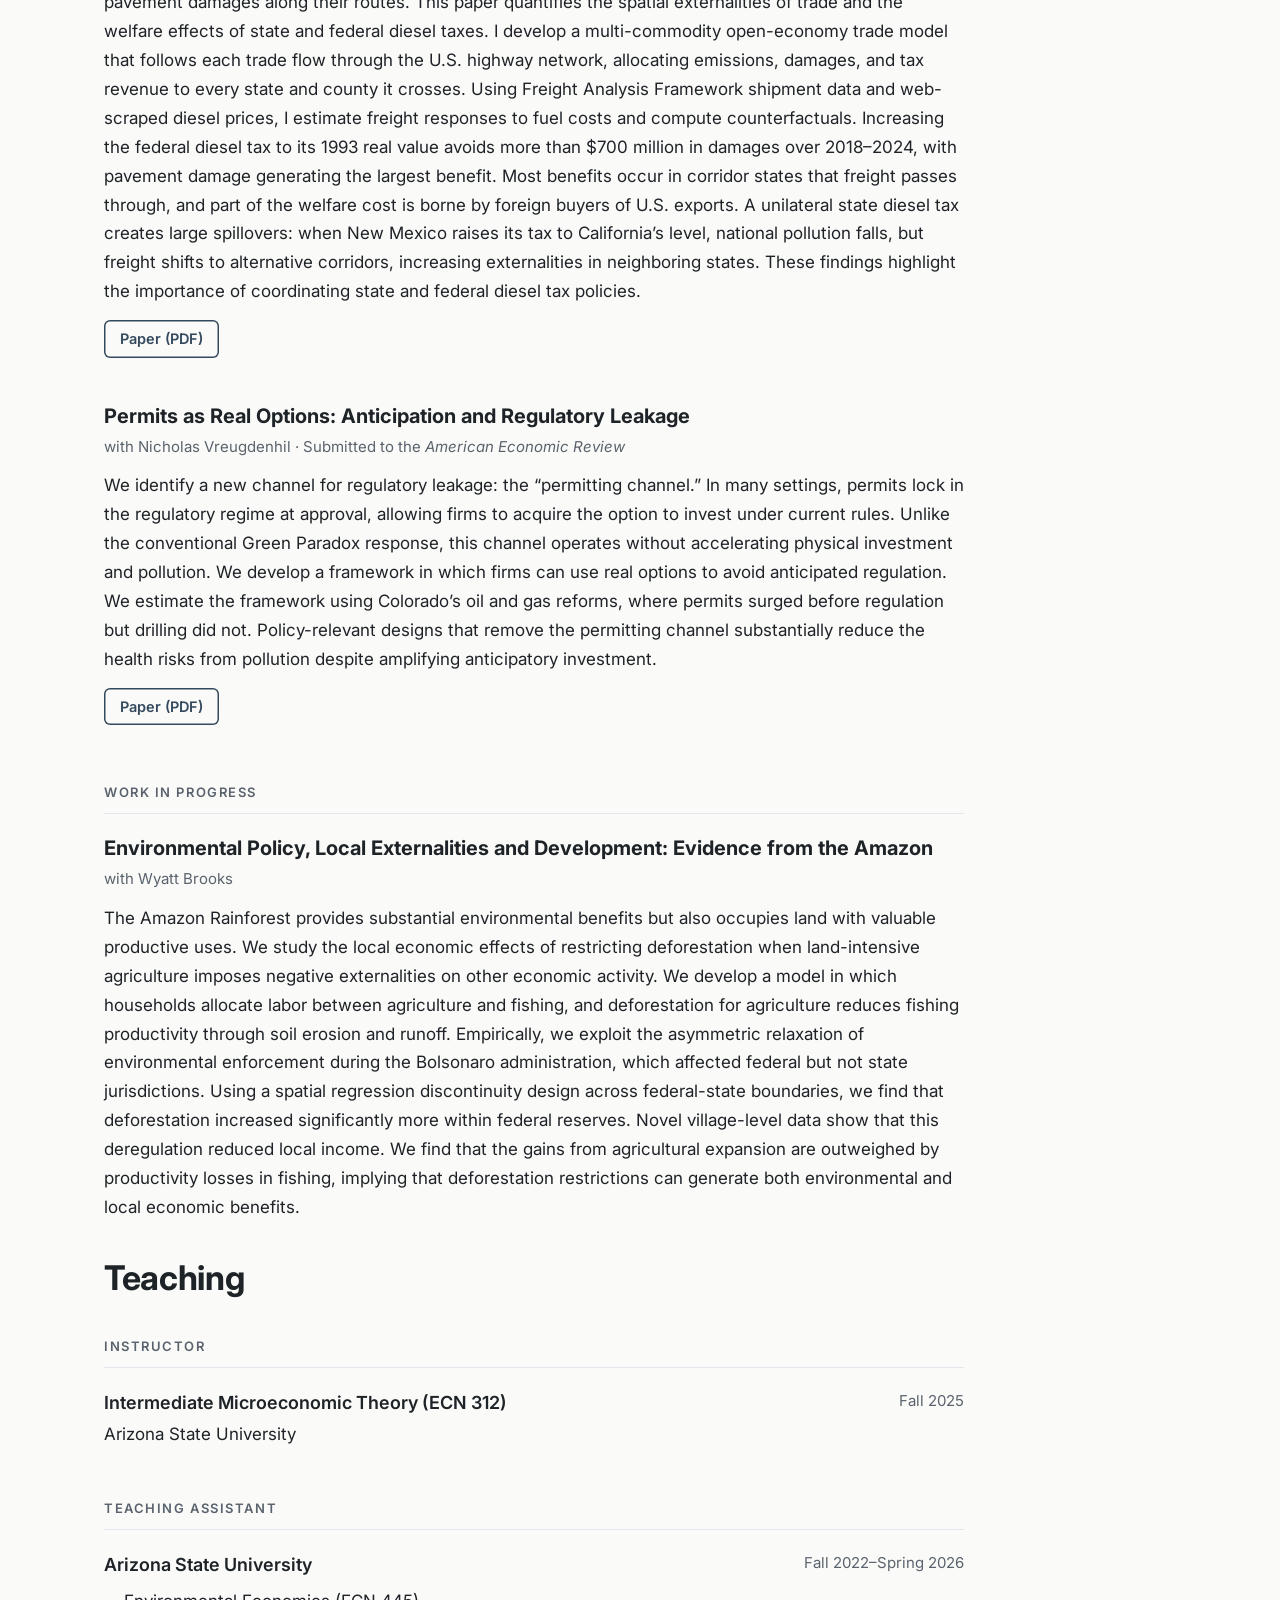
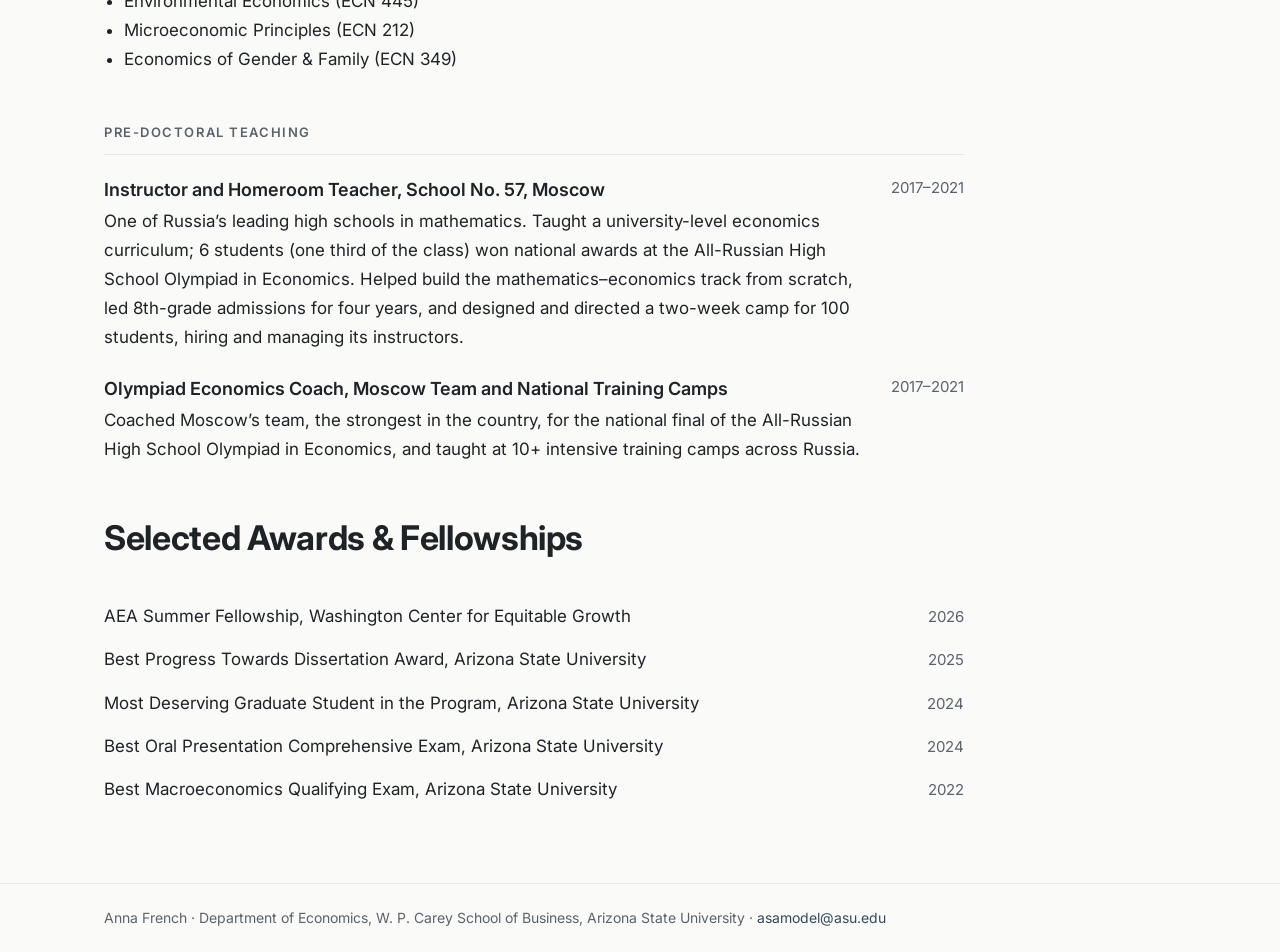
==== commit 101083af: "Update index.html" ====
--- a/index.html
+++ b/index.html
@@ -120,17 +120,17 @@
 
       <div class="bio">
 
-        <p>
-          I am a PhD candidate in Economics at
-          <a href="https://wpcarey.asu.edu/economics-degrees/doctoral">
-            Arizona State University
-          </a>.
-          <strong>
-            I am on the
-            <span style="white-space:nowrap">2026–27</span>
-            academic job market.
-          </strong>
-        </p>
+<p>
+  I am a PhD candidate in Economics at
+  <a href="https://wpcarey.asu.edu/economics-degrees/doctoral">
+    Arizona State University
+  </a>
+  and am on the
+  <strong>
+    <span style="white-space:nowrap">2026–27</span>
+    academic job market.
+  </strong>
+</p>
 
 
 <p>
@@ -142,15 +142,15 @@
 </p>
 
 
-        <p>
-          In 2026 I was an AEA Summer Fellow at the
-          <a href="https://equitablegrowth.org/people/anna-french/">
-            Washington Center for Equitable Growth
-          </a>.
-          I was previously a visiting PhD student at New York University,
-          and I hold a double B.A. in Economics from the New Economic School
-and the Higher School of Economics.
-        </p>
+<p>
+  In 2026, I was an AEA Summer Fellow at the
+  <a href="https://equitablegrowth.org/people/anna-french/">
+    Washington Center for Equitable Growth
+  </a>
+  and was previously a visiting PhD student at New York University.
+  I hold a double B.A. in Economics from the New Economic School
+  and the Higher School of Economics.
+</p>
 
       </div>
 
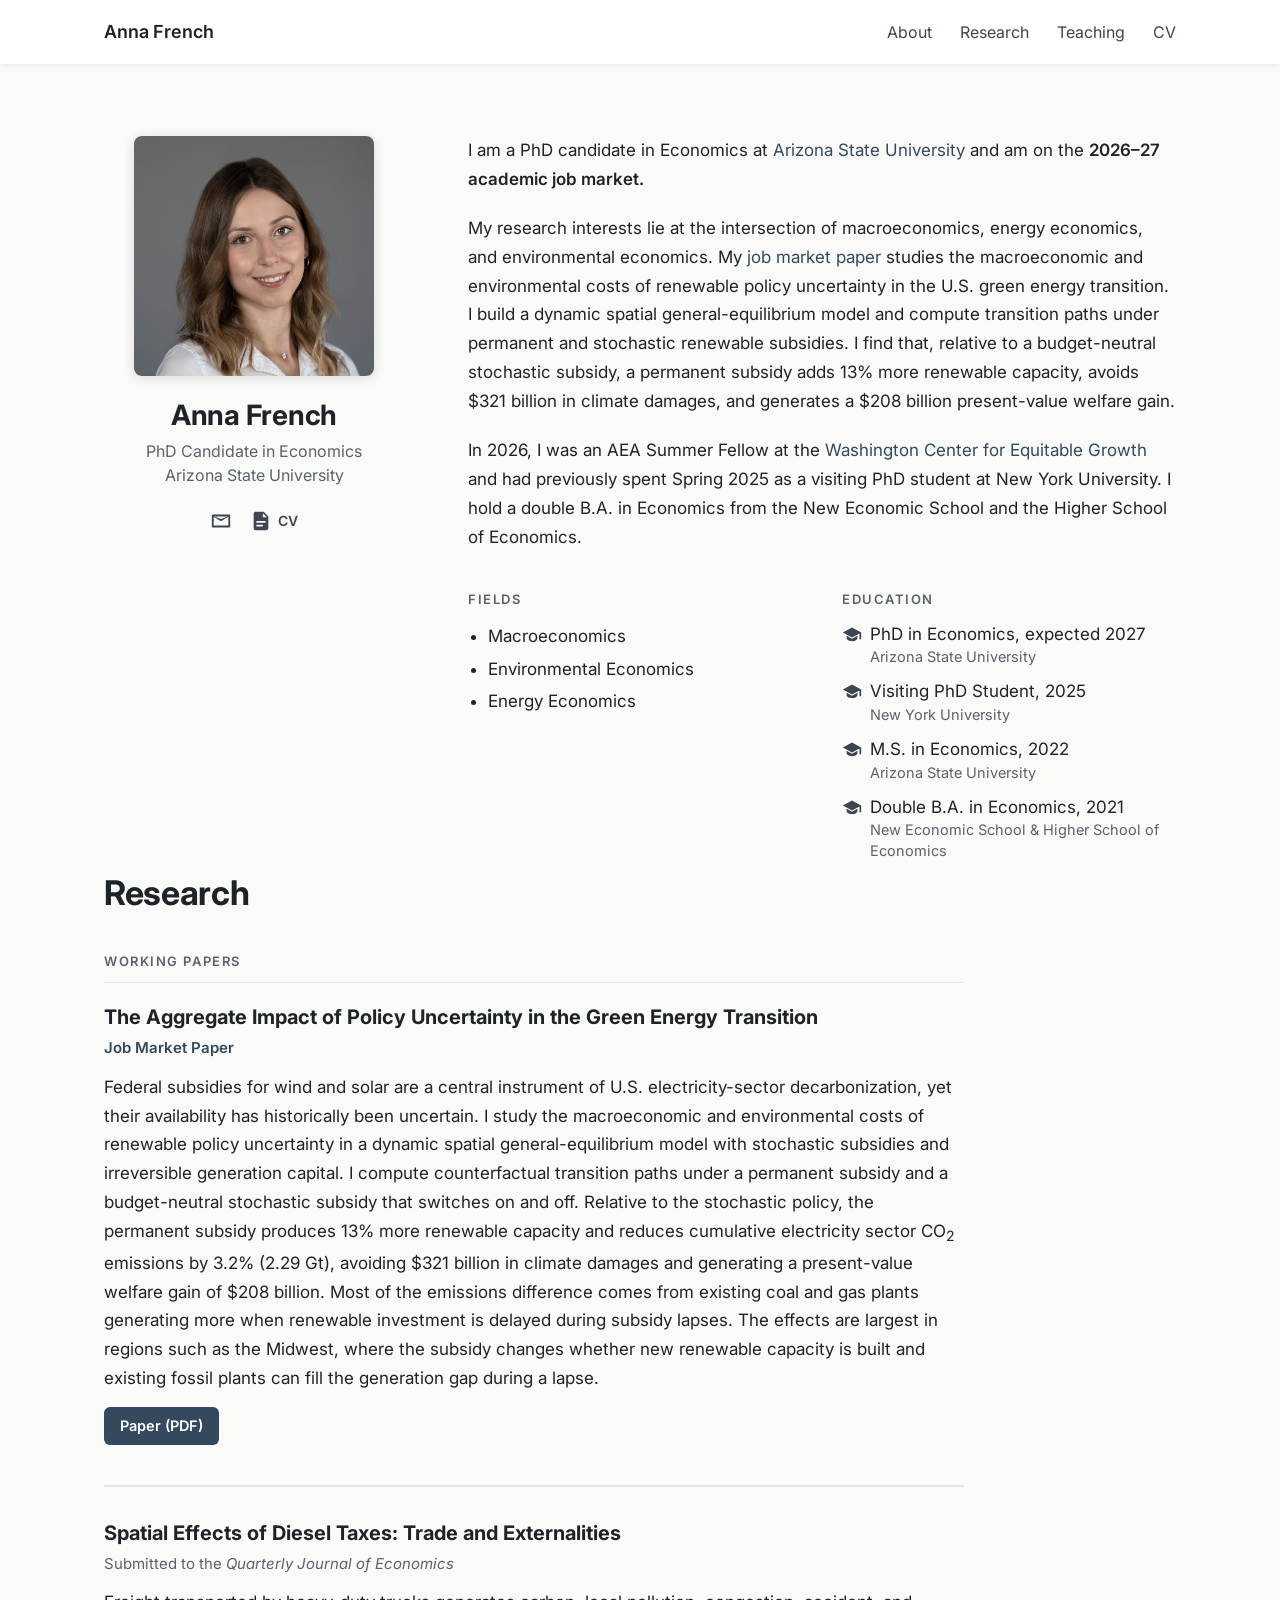
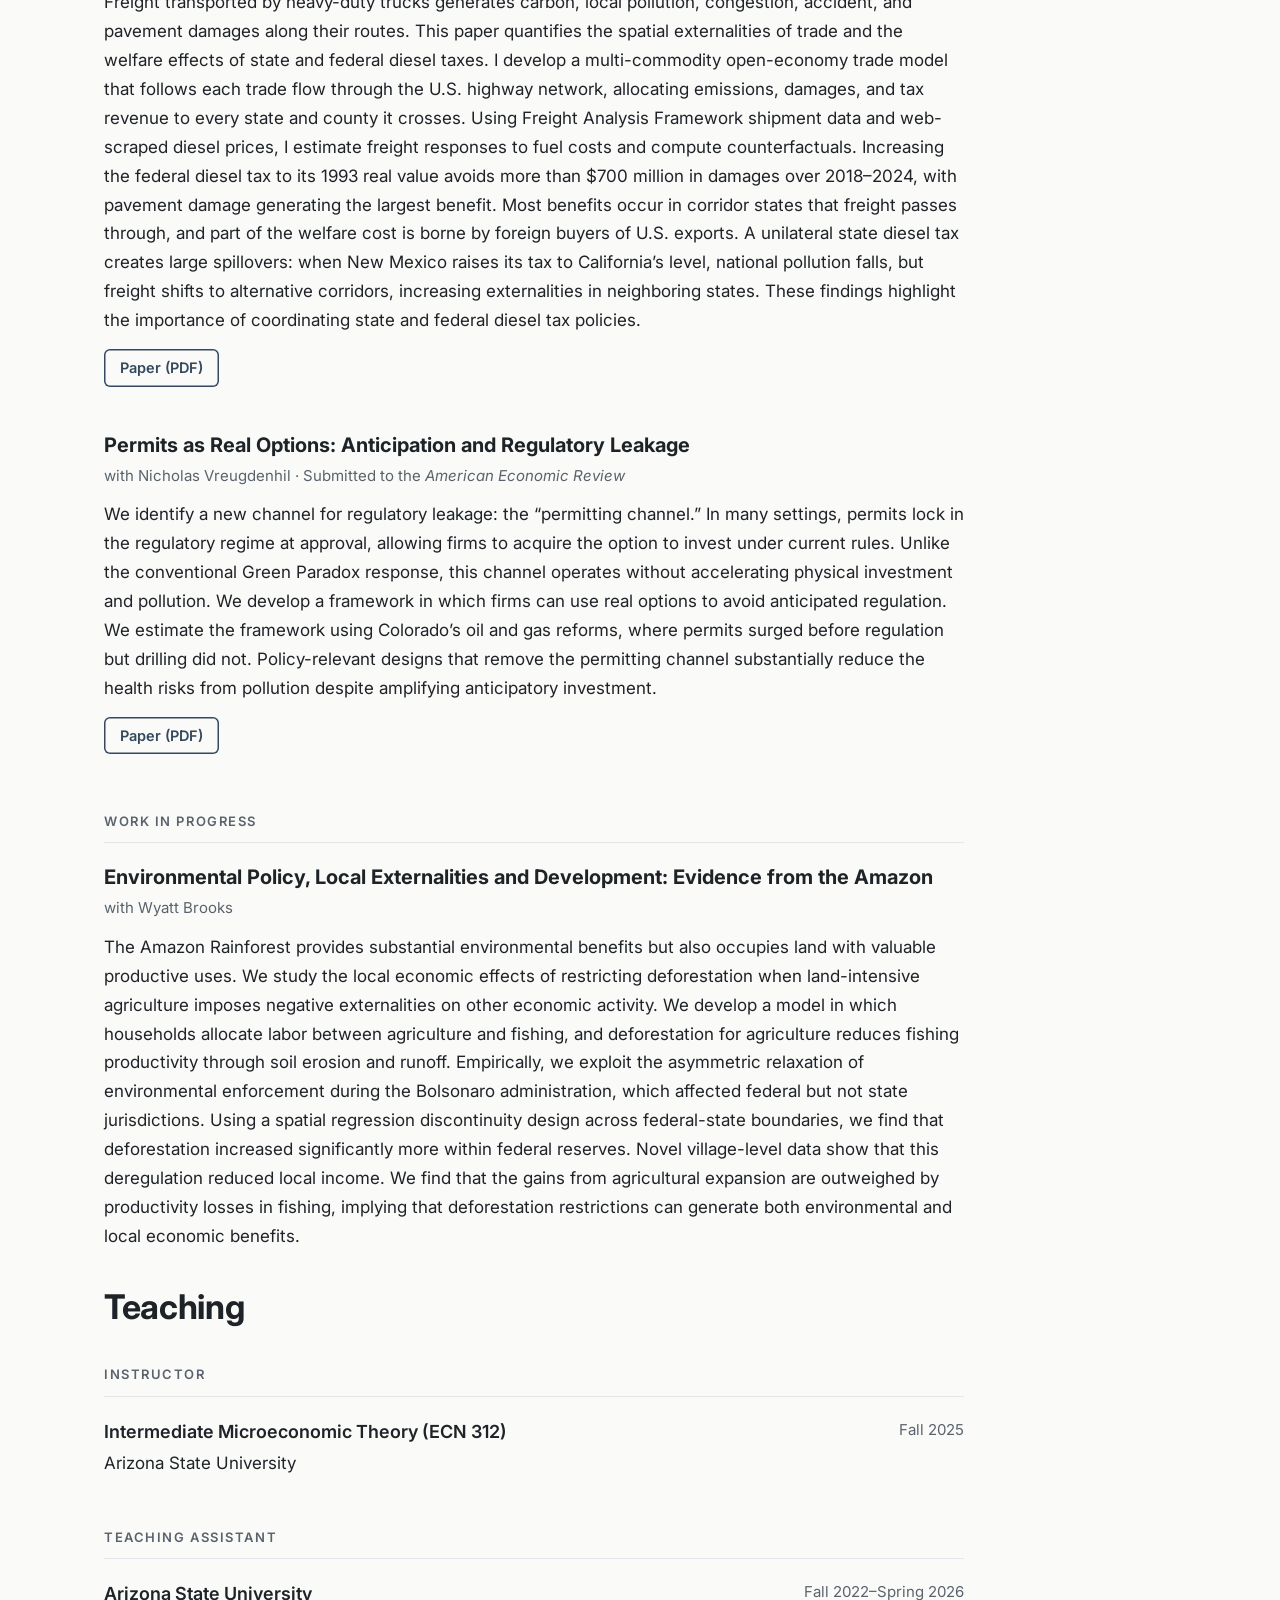
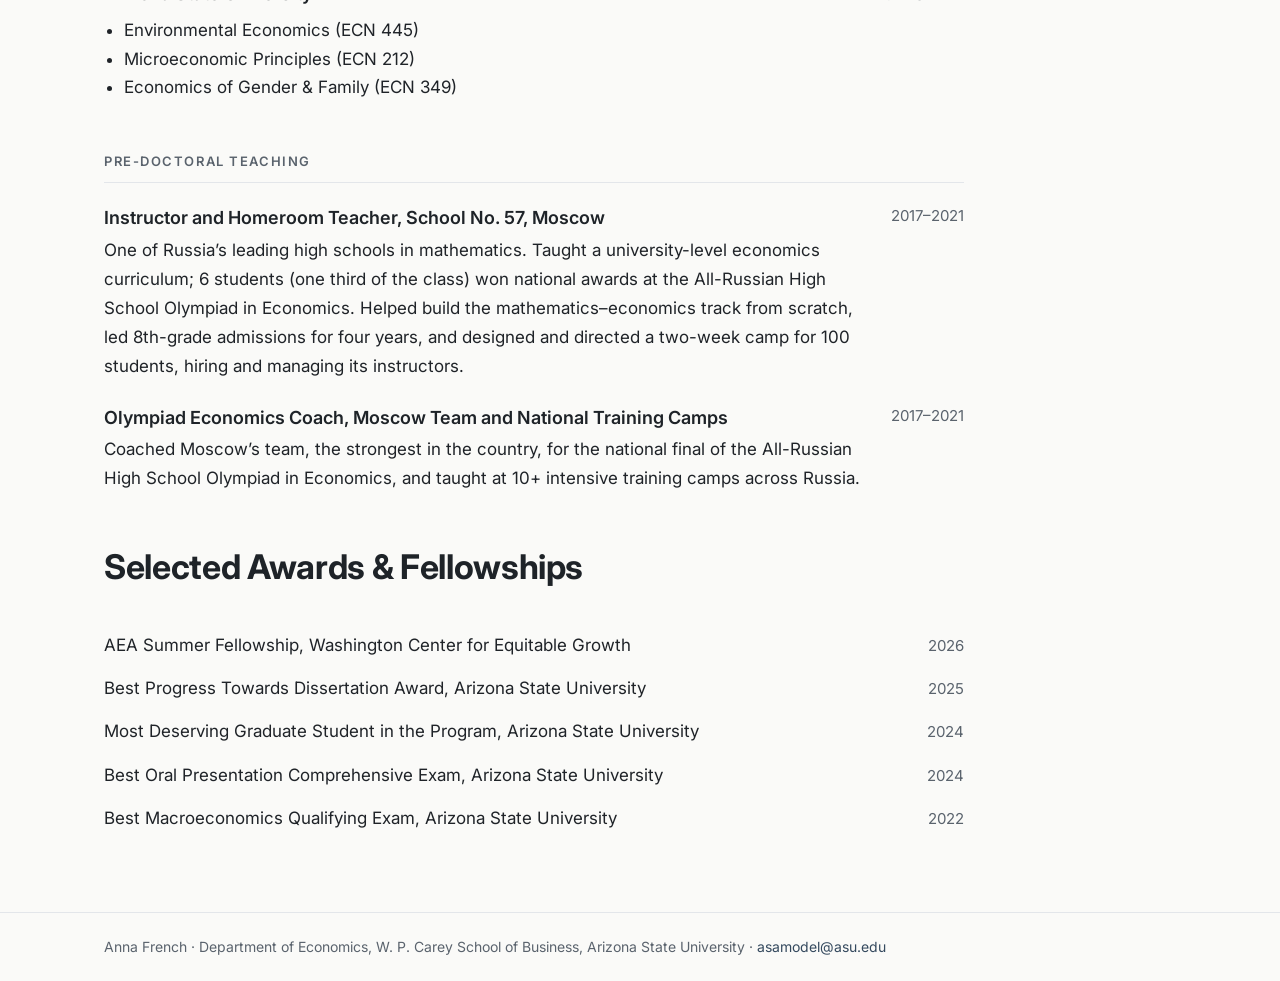
==== commit 78dd317b: "Update index.html" ====
--- a/index.html
+++ b/index.html
@@ -147,9 +147,9 @@
   <a href="https://equitablegrowth.org/people/anna-french/">
     Washington Center for Equitable Growth
   </a>
-  and was previously a visiting PhD student at New York University.
-  I hold a double B.A. in Economics from the New Economic School
-  and the Higher School of Economics.
+  and had previously spent Spring 2025 as a visiting PhD student at
+  New York University. I hold a double B.A. in Economics from the
+  New Economic School and the Higher School of Economics.
 </p>
 
       </div>
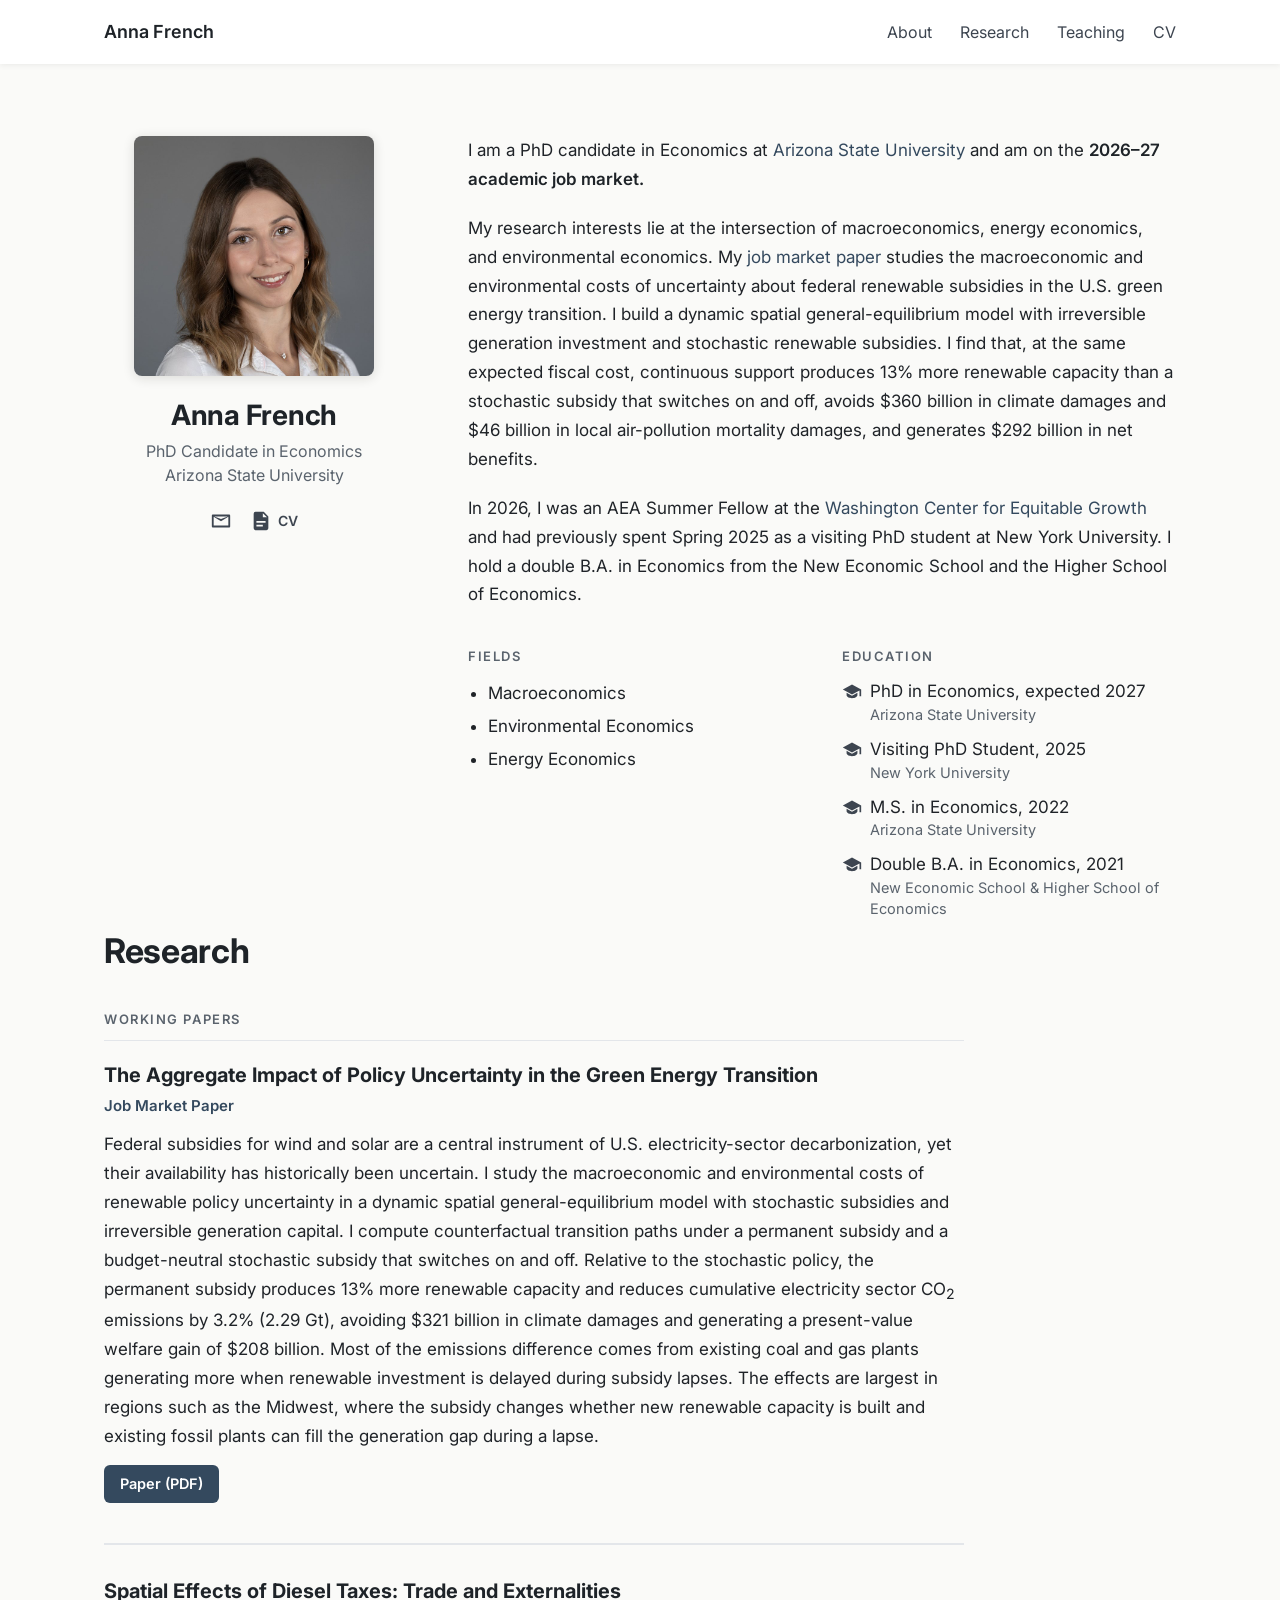
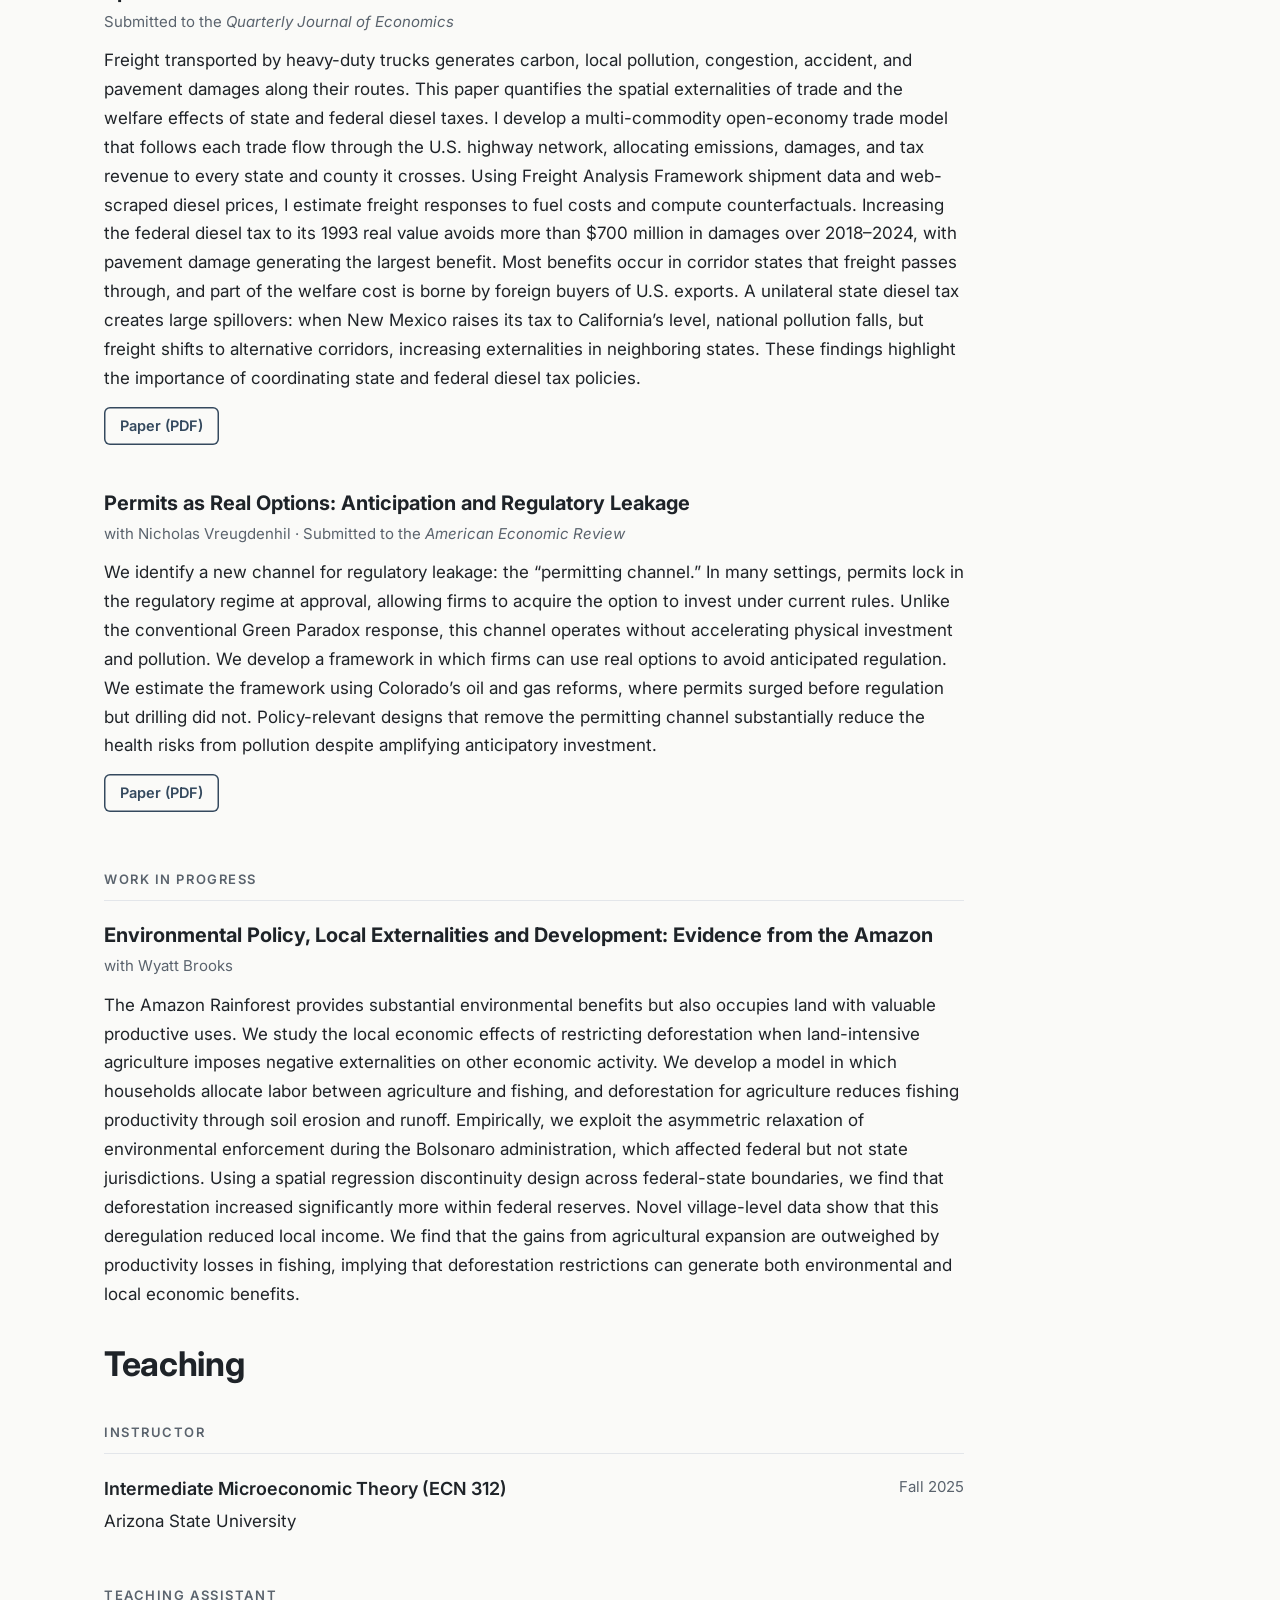
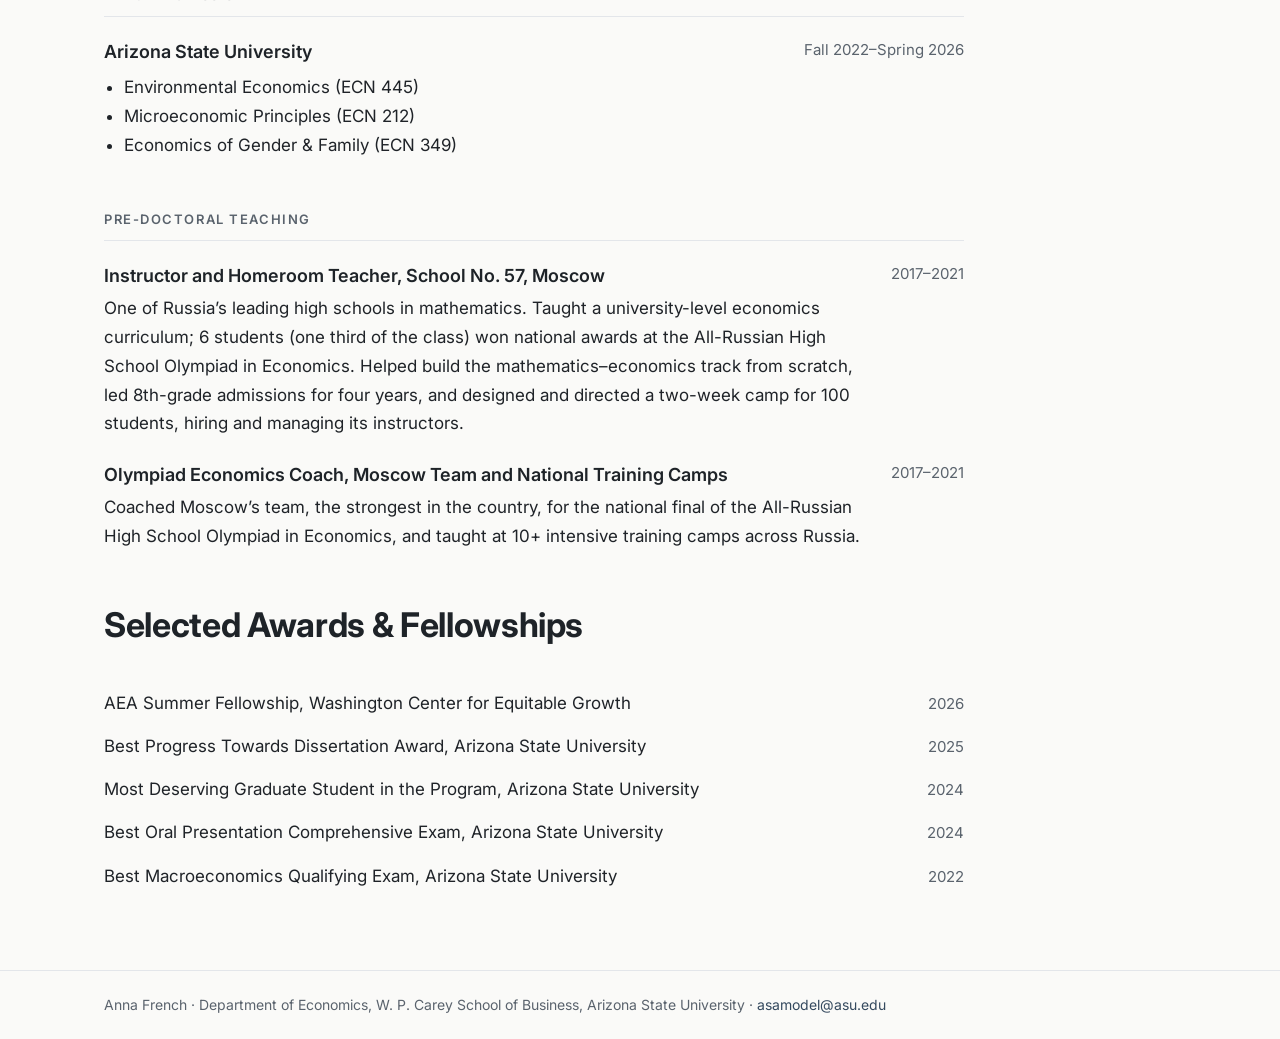
==== commit 7f915e5a: "Update index.html" ====
--- a/index.html
+++ b/index.html
@@ -137,8 +137,13 @@
   My research interests lie at the intersection of macroeconomics,
   energy economics, and environmental economics. My
   <a href="#jmp">job market paper</a> studies the macroeconomic and
-  environmental costs of renewable policy uncertainty in the U.S.
-  green energy transition. I build a dynamic spatial general-equilibrium model and compute transition paths under permanent and stochastic renewable subsidies. I find that, relative to a budget-neutral stochastic subsidy, a permanent subsidy adds 13% more renewable capacity, avoids $321 billion in climate damages, and generates a $208 billion present-value welfare gain.
+  environmental costs of uncertainty about federal renewable subsidies in the U.S.
+  green energy transition. I build a dynamic spatial general-equilibrium model
+  with irreversible generation investment and stochastic renewable subsidies.
+  I find that, at the same expected fiscal cost, continuous support produces
+  13% more renewable capacity than a stochastic subsidy that switches on and off,
+  avoids $360 billion in climate damages and $46 billion in local air-pollution
+  mortality damages, and generates $292 billion in net benefits.
 </p>
 
 
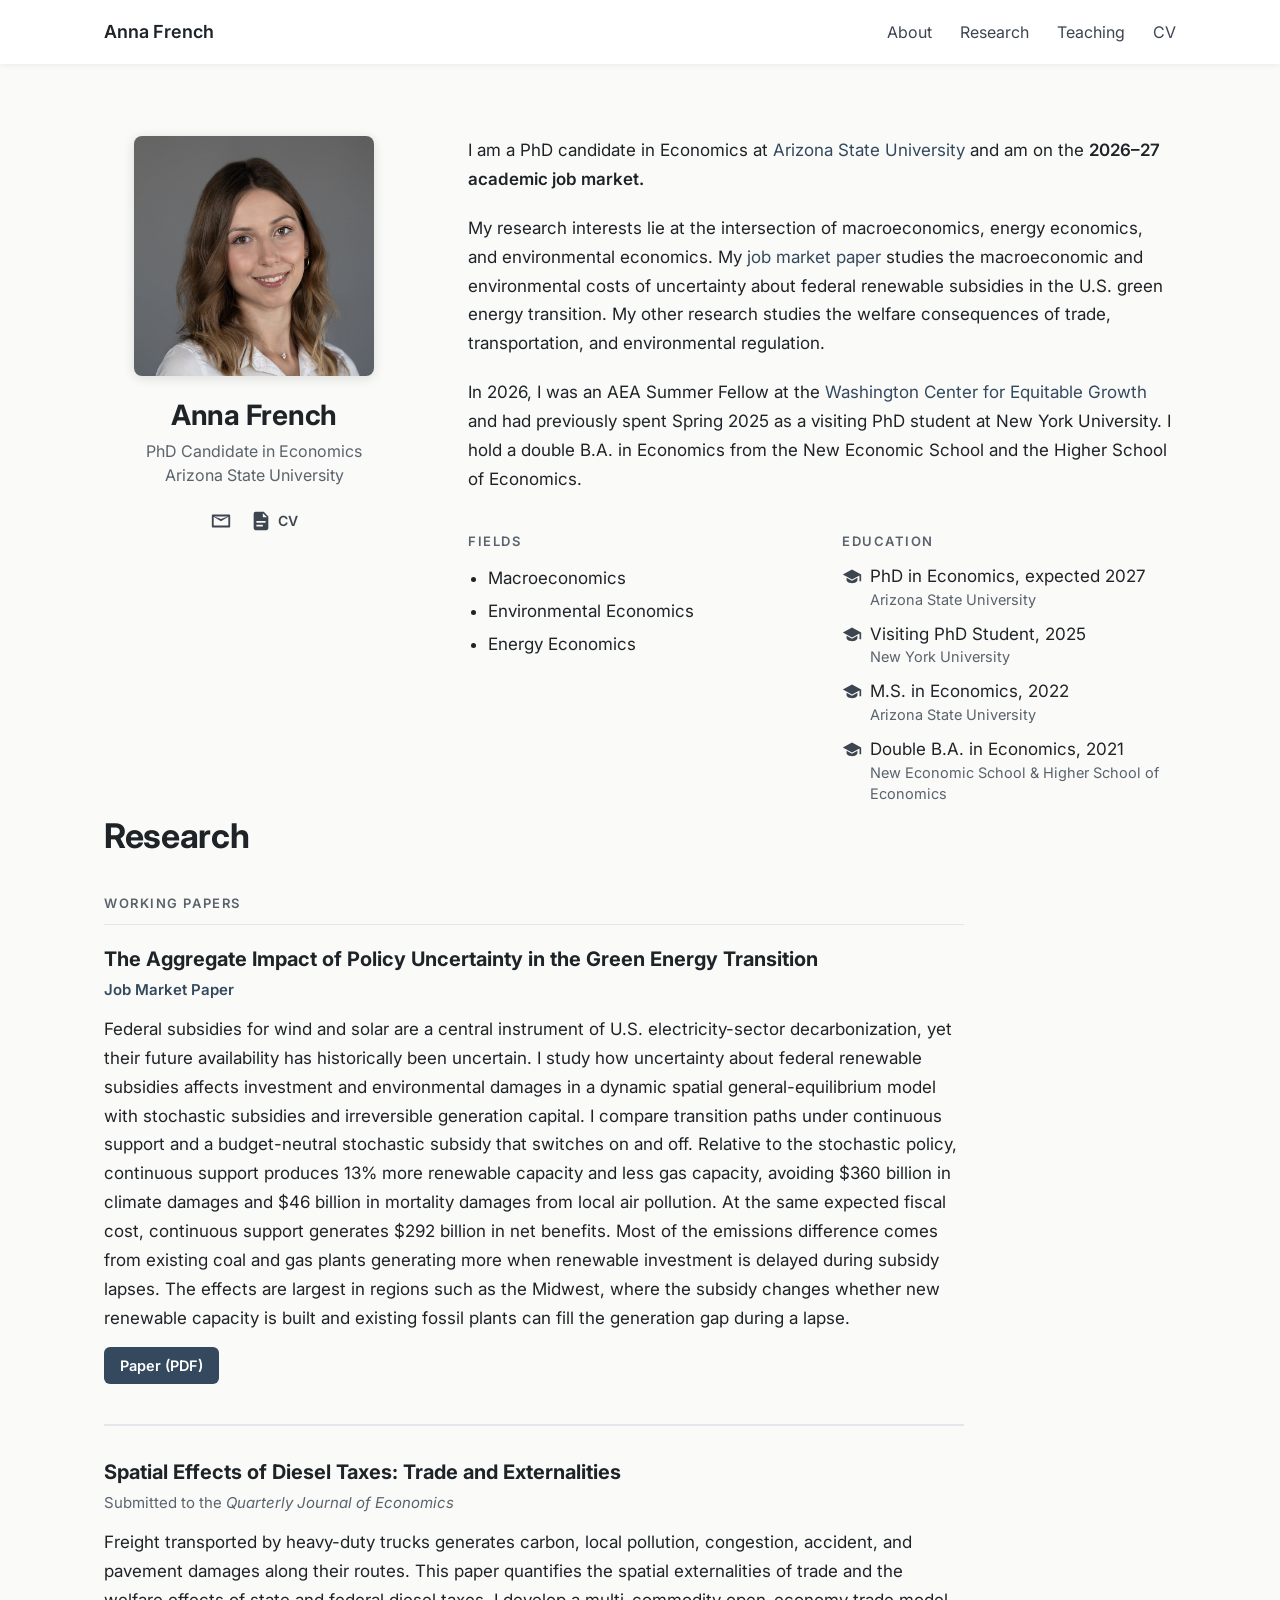
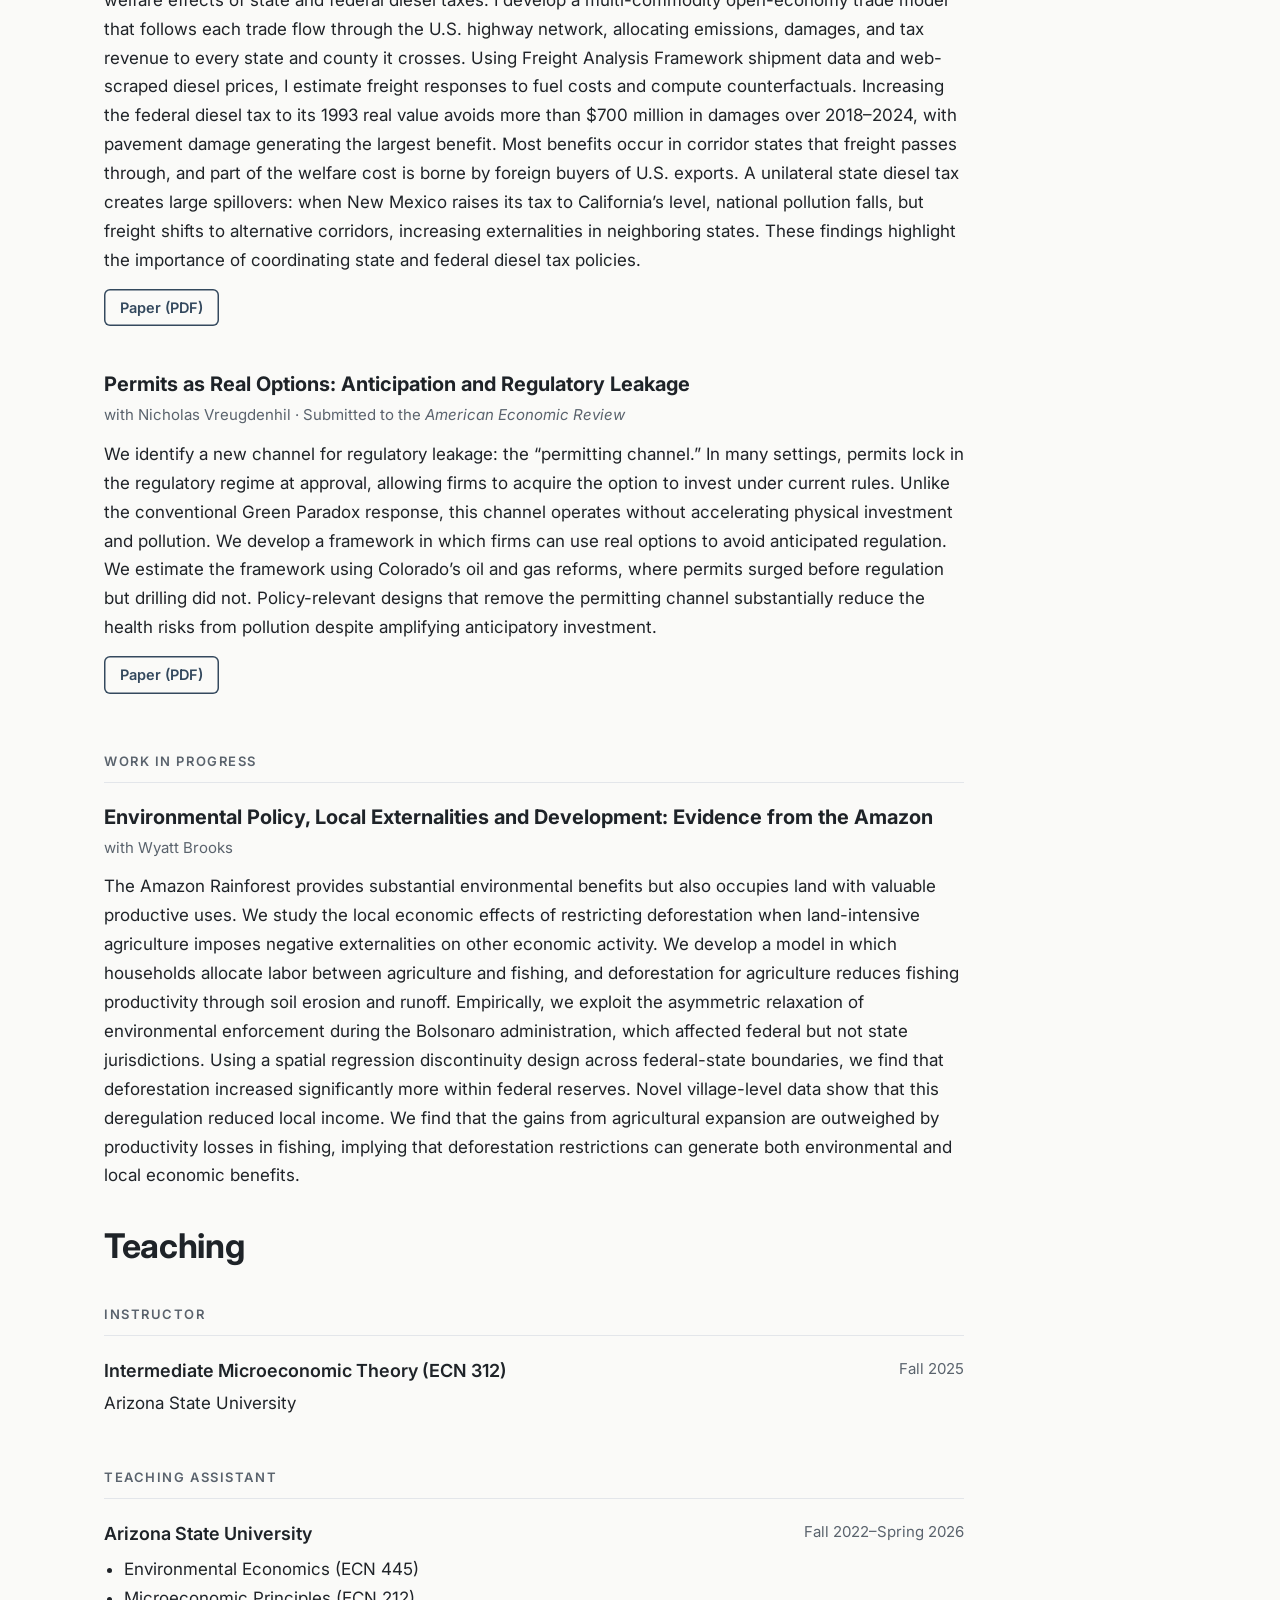
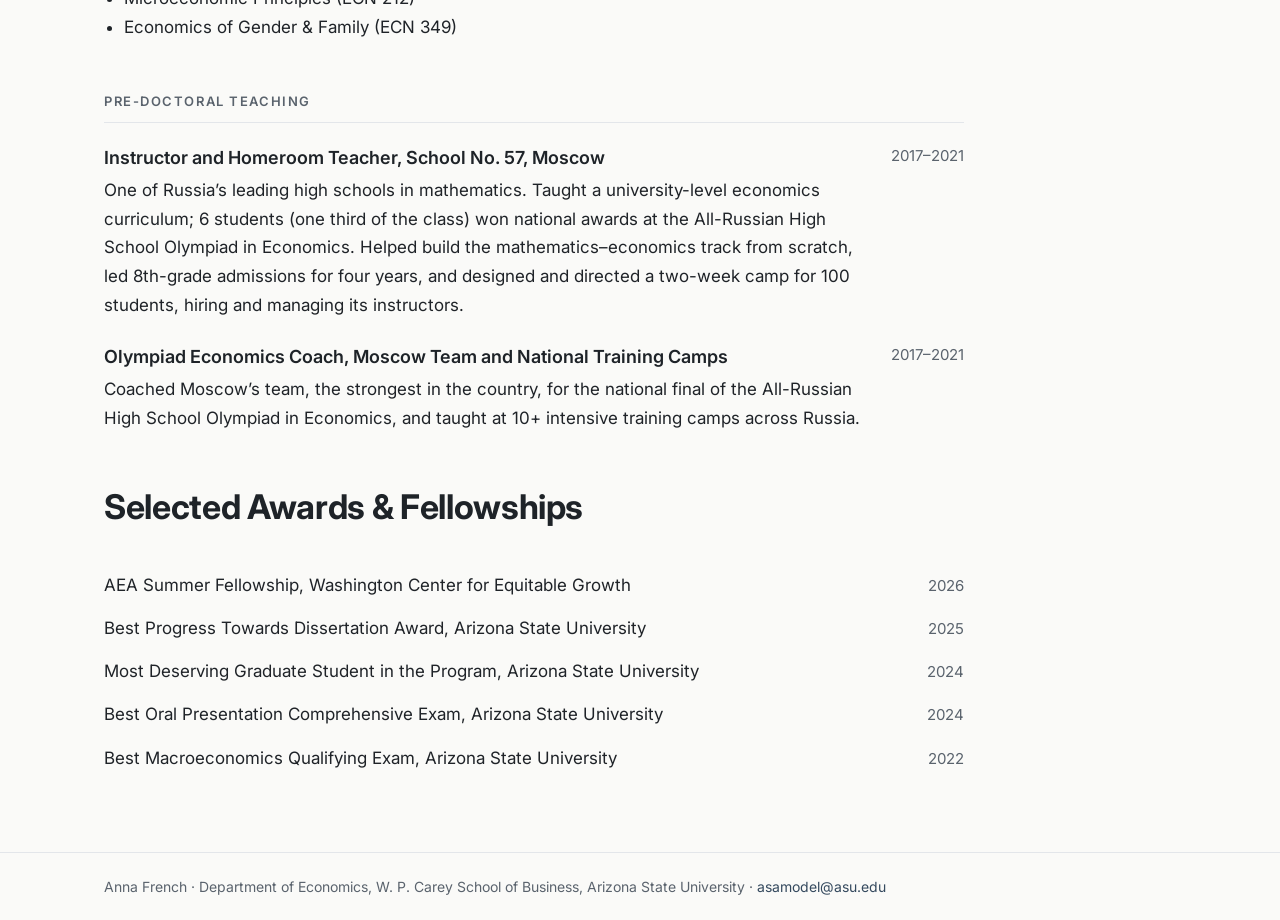
==== commit f81c2a99: "Update index.html" ====
--- a/index.html
+++ b/index.html
@@ -138,12 +138,7 @@
   energy economics, and environmental economics. My
   <a href="#jmp">job market paper</a> studies the macroeconomic and
   environmental costs of uncertainty about federal renewable subsidies in the U.S.
-  green energy transition. I build a dynamic spatial general-equilibrium model
-  with irreversible generation investment and stochastic renewable subsidies.
-  I find that, at the same expected fiscal cost, continuous support produces
-  13% more renewable capacity than a stochastic subsidy that switches on and off,
-  avoids $360 billion in climate damages and $46 billion in local air-pollution
-  mortality damages, and generates $292 billion in net benefits.
+  green energy transition. My other research studies the welfare consequences of trade, transportation, and environmental regulation.
 </p>
 
 
@@ -305,20 +300,20 @@
 
 <p class="abstract">
   Federal subsidies for wind and solar are a central instrument of U.S.
-  electricity-sector decarbonization, yet their availability has historically
-  been uncertain. I study the macroeconomic and environmental costs of renewable
-  policy uncertainty in a dynamic spatial general-equilibrium model with
-  stochastic subsidies and irreversible generation capital. I compute
-  counterfactual transition paths under a permanent subsidy and a budget-neutral
-  stochastic subsidy that switches on and off. Relative to the stochastic policy,
-  the permanent subsidy produces 13% more renewable capacity and reduces cumulative
-  electricity sector CO<sub>2</sub> emissions by 3.2% (2.29&nbsp;Gt), avoiding $321&nbsp;billion
-  in climate damages and generating a present-value welfare gain of
-  $208&nbsp;billion. Most of the emissions difference comes from existing coal
-  and gas plants generating more when renewable investment is delayed during
-  subsidy lapses. The effects are largest in regions such as the Midwest, where
-  the subsidy changes whether new renewable capacity is built and existing fossil
-  plants can fill the generation gap during a lapse.
+  electricity-sector decarbonization, yet their future availability has historically
+  been uncertain. I study how uncertainty about federal renewable subsidies affects
+  investment and environmental damages in a dynamic spatial general-equilibrium model
+  with stochastic subsidies and irreversible generation capital. I compare transition
+  paths under continuous support and a budget-neutral stochastic subsidy that switches
+  on and off. Relative to the stochastic policy, continuous support produces 13% more
+  renewable capacity and less gas capacity, avoiding $360&nbsp;billion in climate
+  damages and $46&nbsp;billion in mortality damages from local air pollution. At the
+  same expected fiscal cost, continuous support generates $292&nbsp;billion in net
+  benefits. Most of the emissions difference comes from existing coal and gas plants
+  generating more when renewable investment is delayed during subsidy lapses. The
+  effects are largest in regions such as the Midwest, where the subsidy changes whether
+  new renewable capacity is built and existing fossil plants can fill the generation
+  gap during a lapse.
 </p>
 
   <a class="btn" href="French_JMP.pdf">
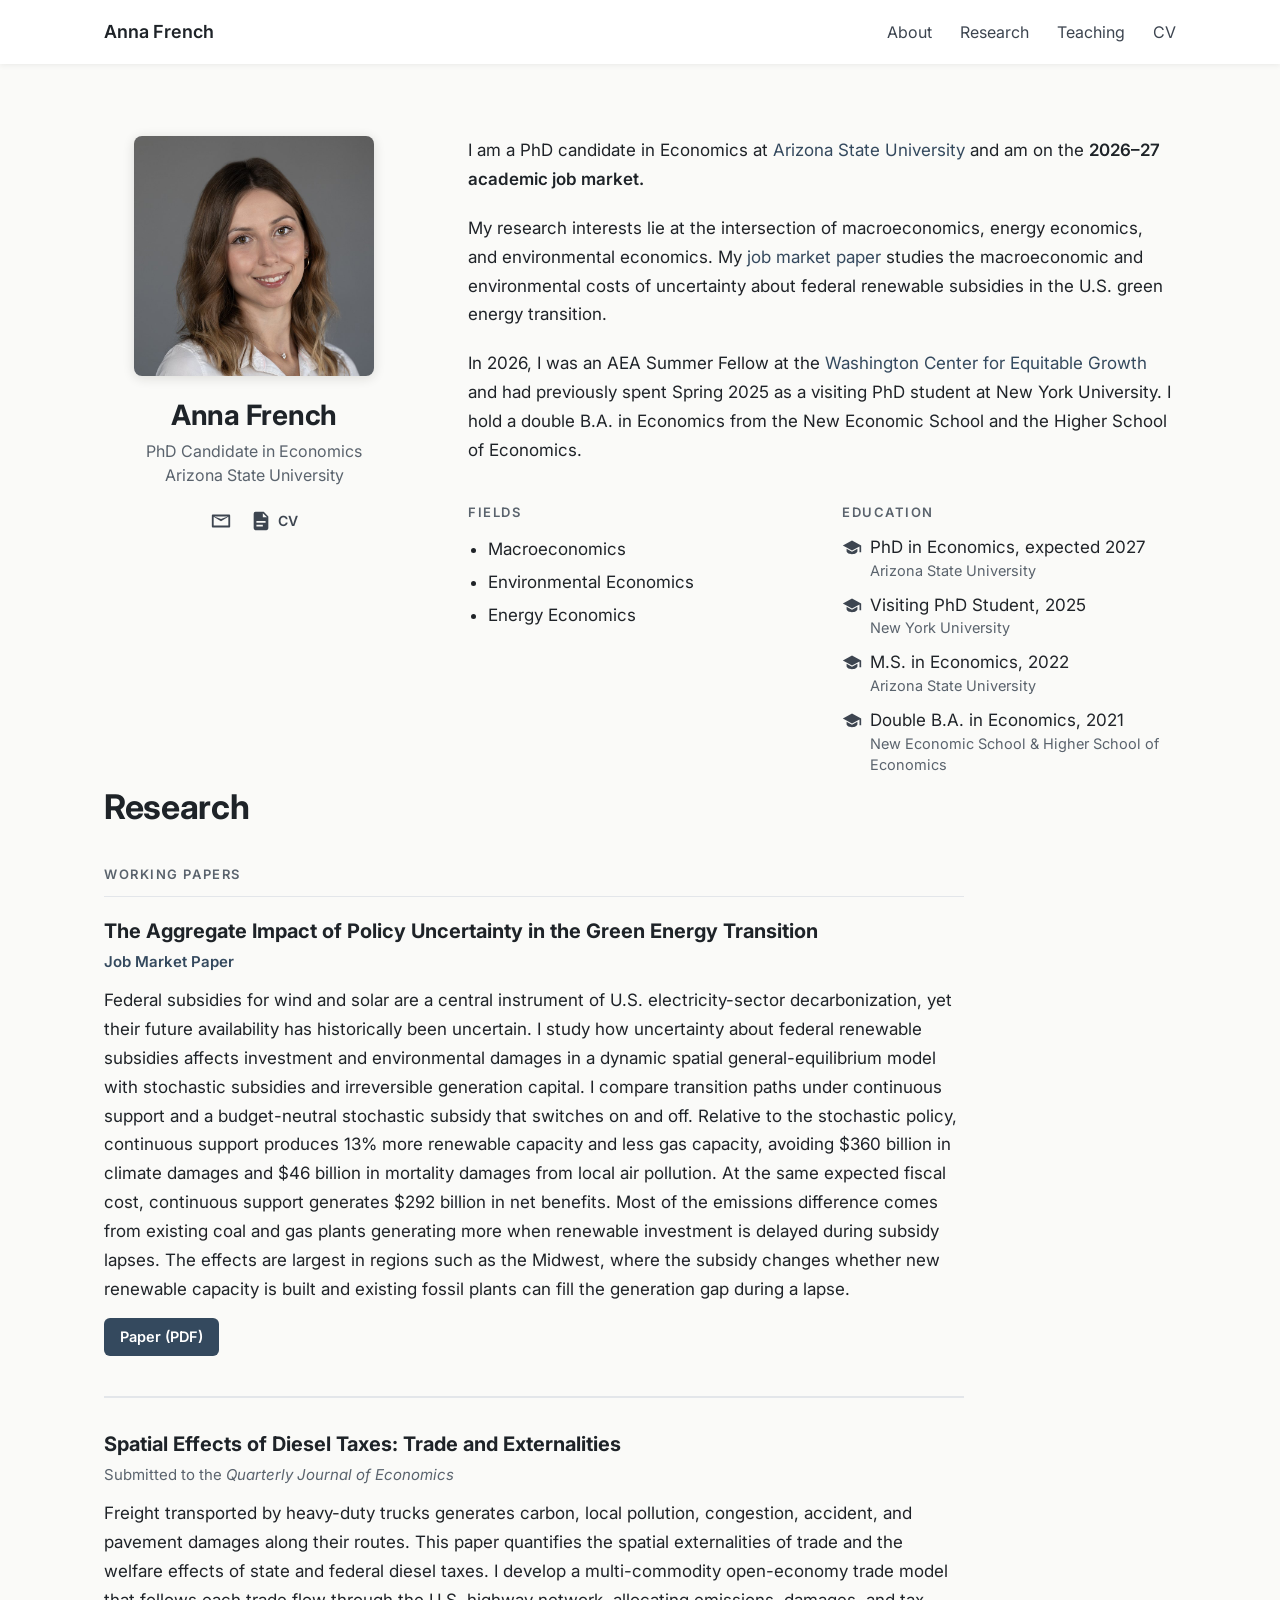
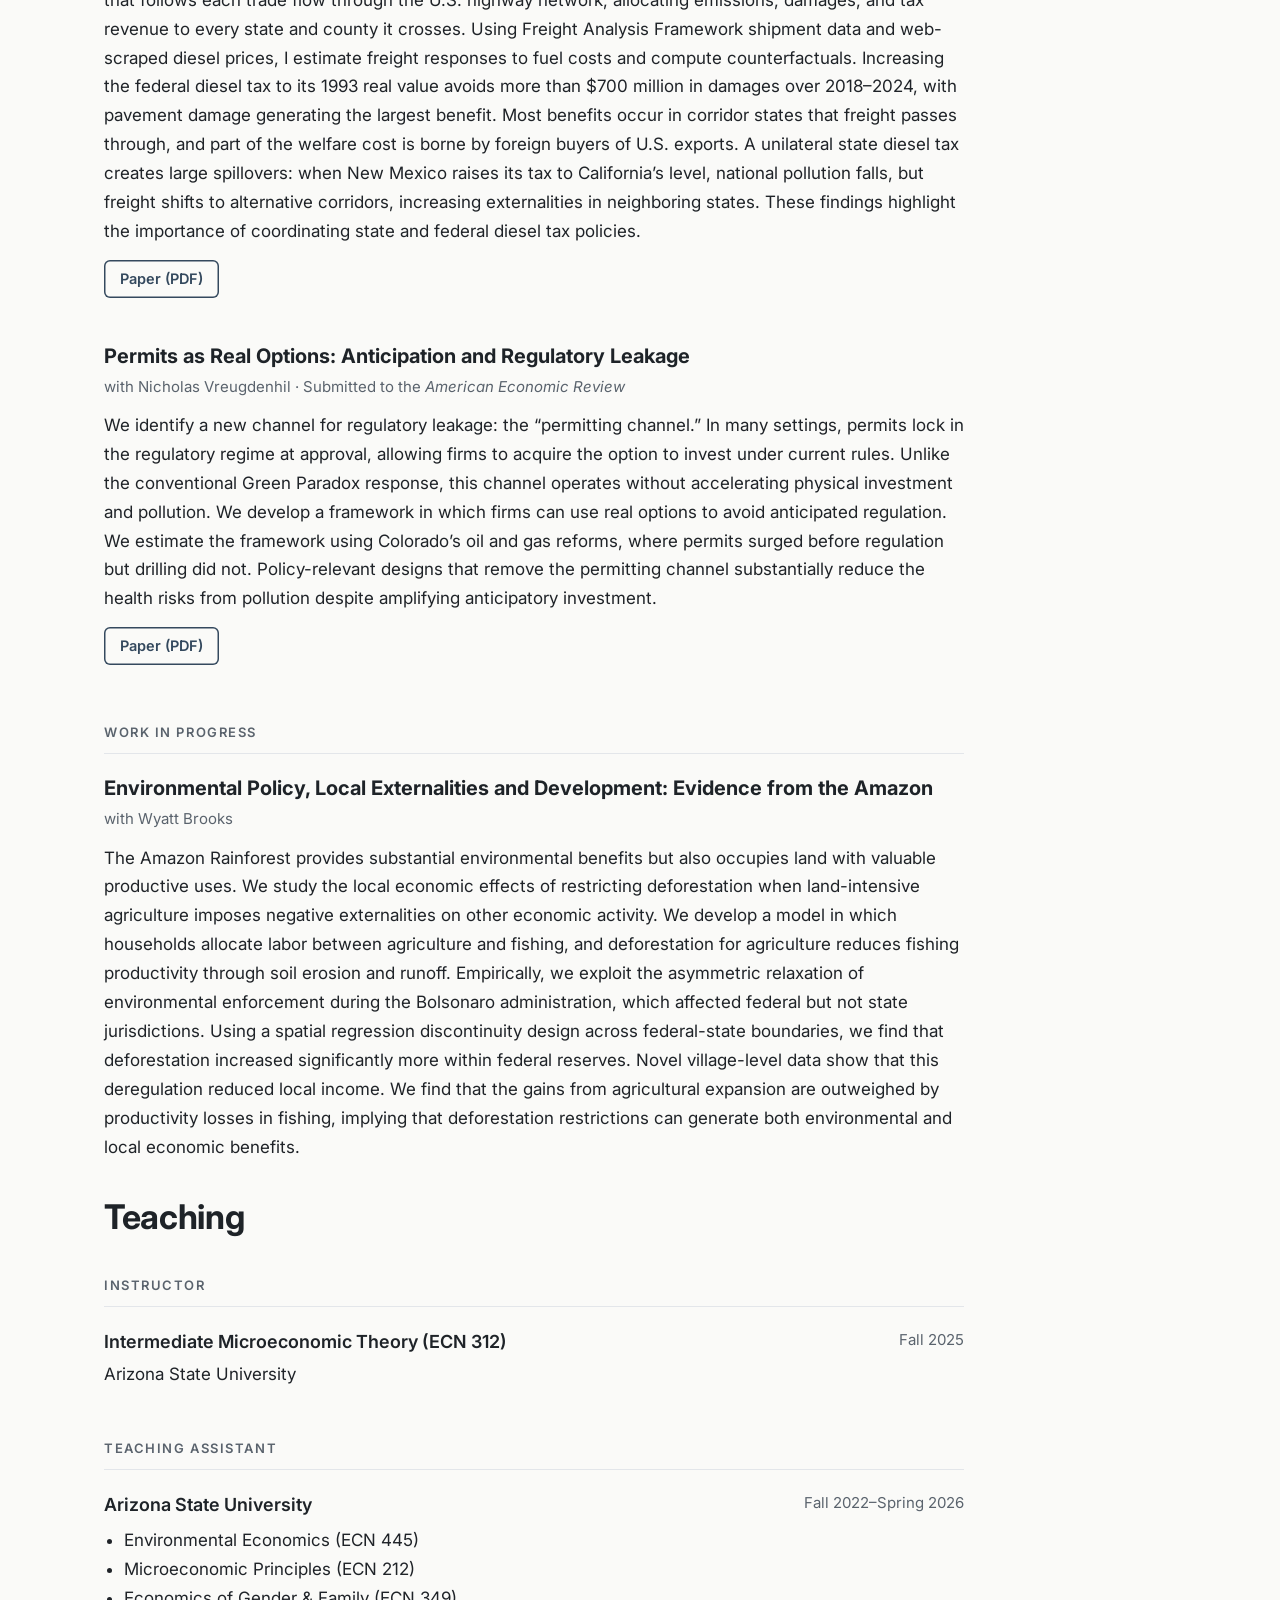
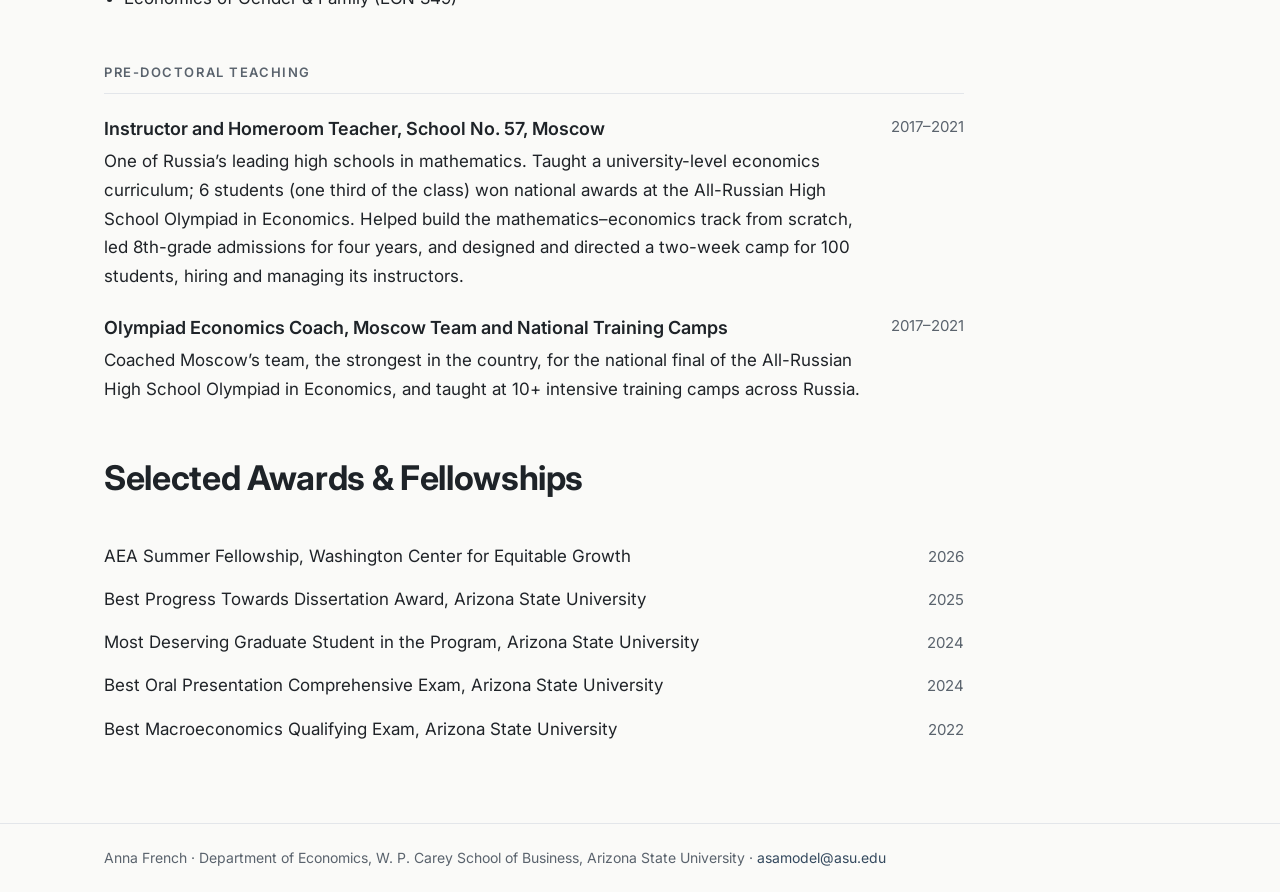
==== commit 3790963b: "Update index.html" ====
--- a/index.html
+++ b/index.html
@@ -138,7 +138,7 @@
   energy economics, and environmental economics. My
   <a href="#jmp">job market paper</a> studies the macroeconomic and
   environmental costs of uncertainty about federal renewable subsidies in the U.S.
-  green energy transition. My other research studies the welfare consequences of trade, transportation, and environmental regulation.
+  green energy transition. 
 </p>
 
 
